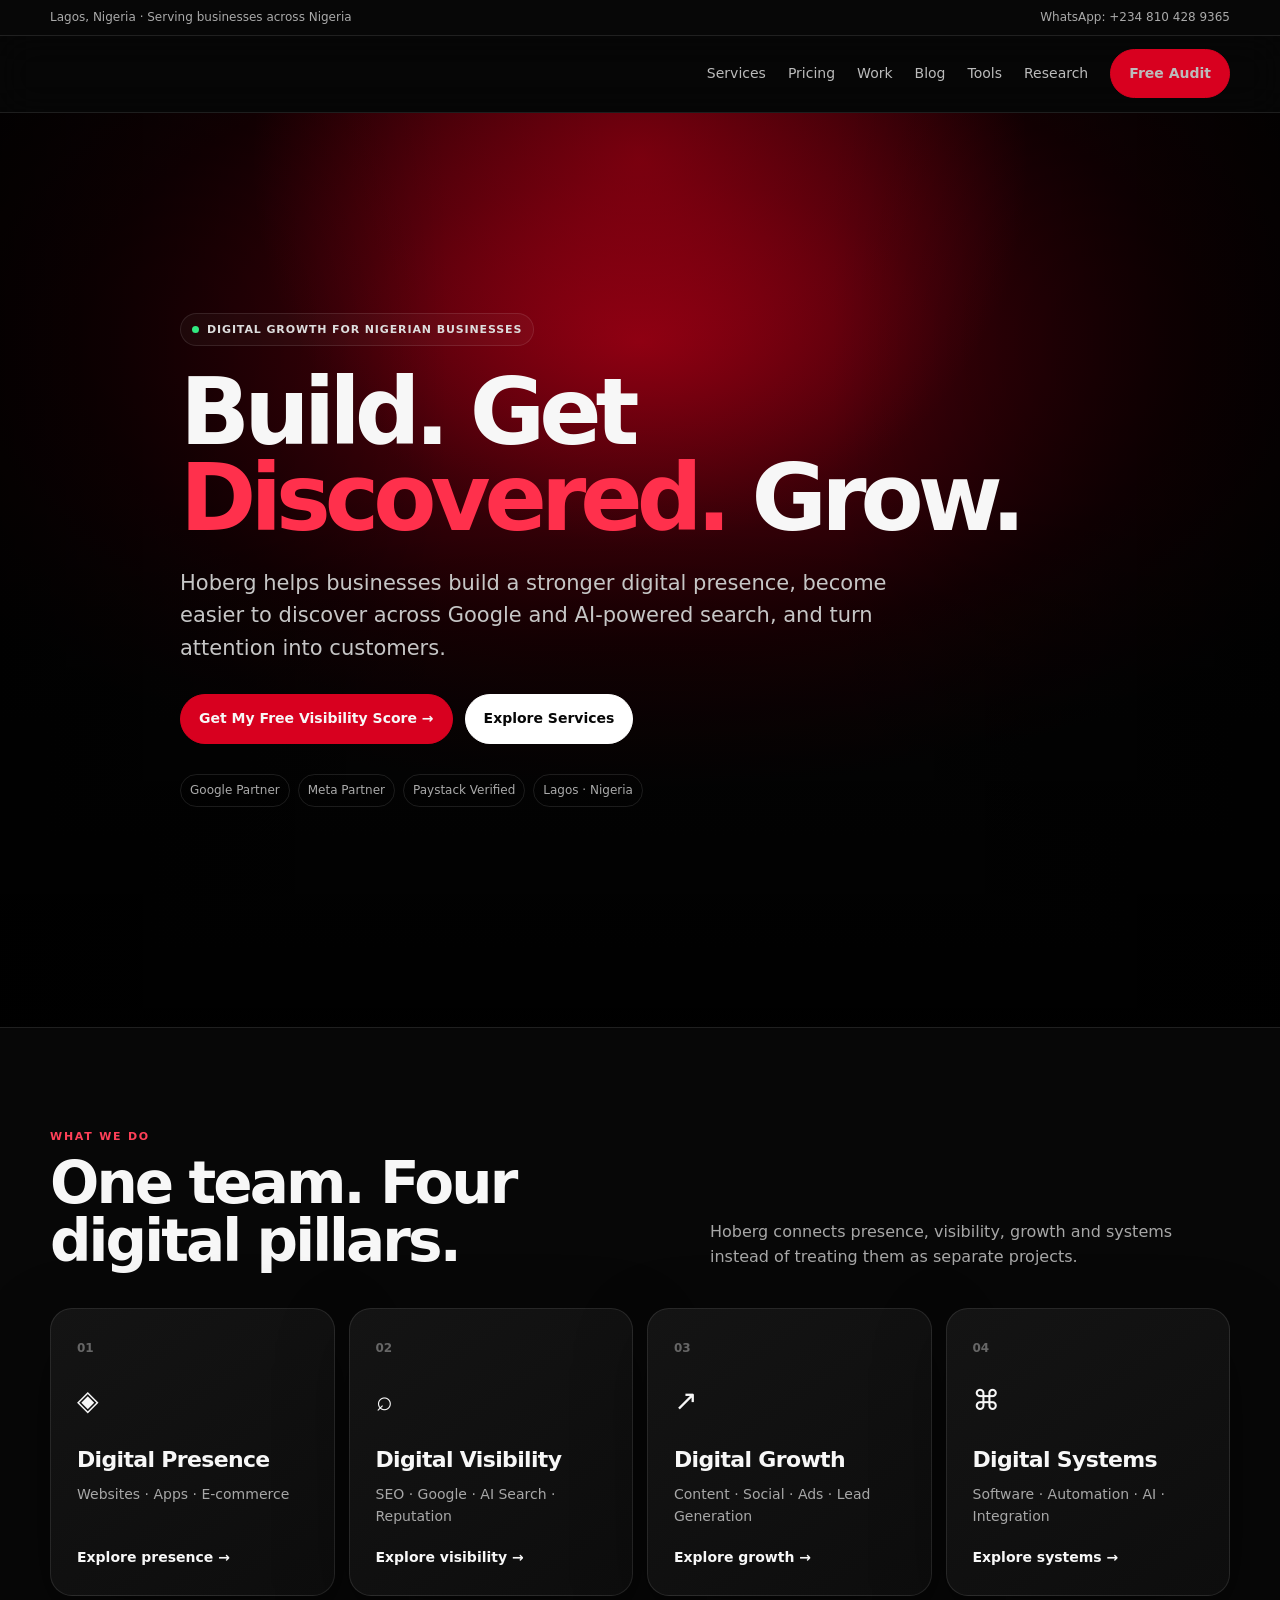
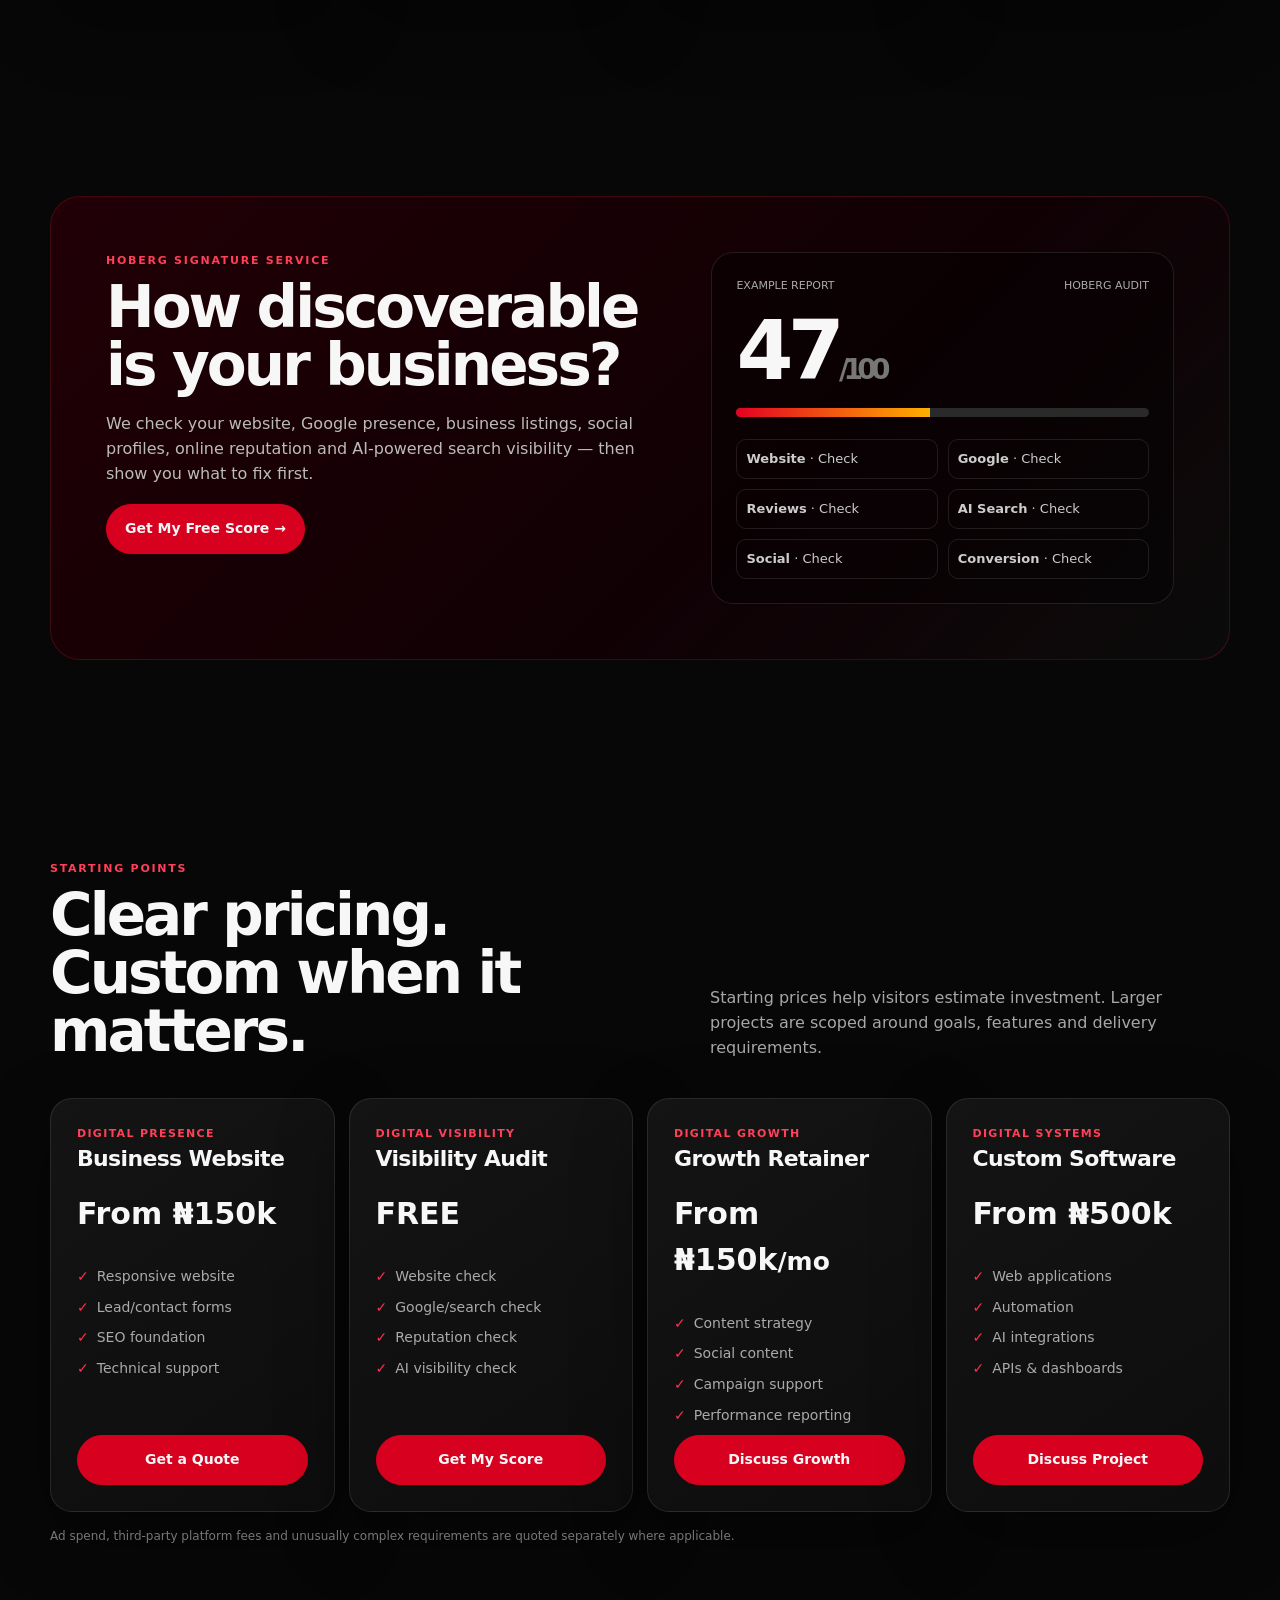
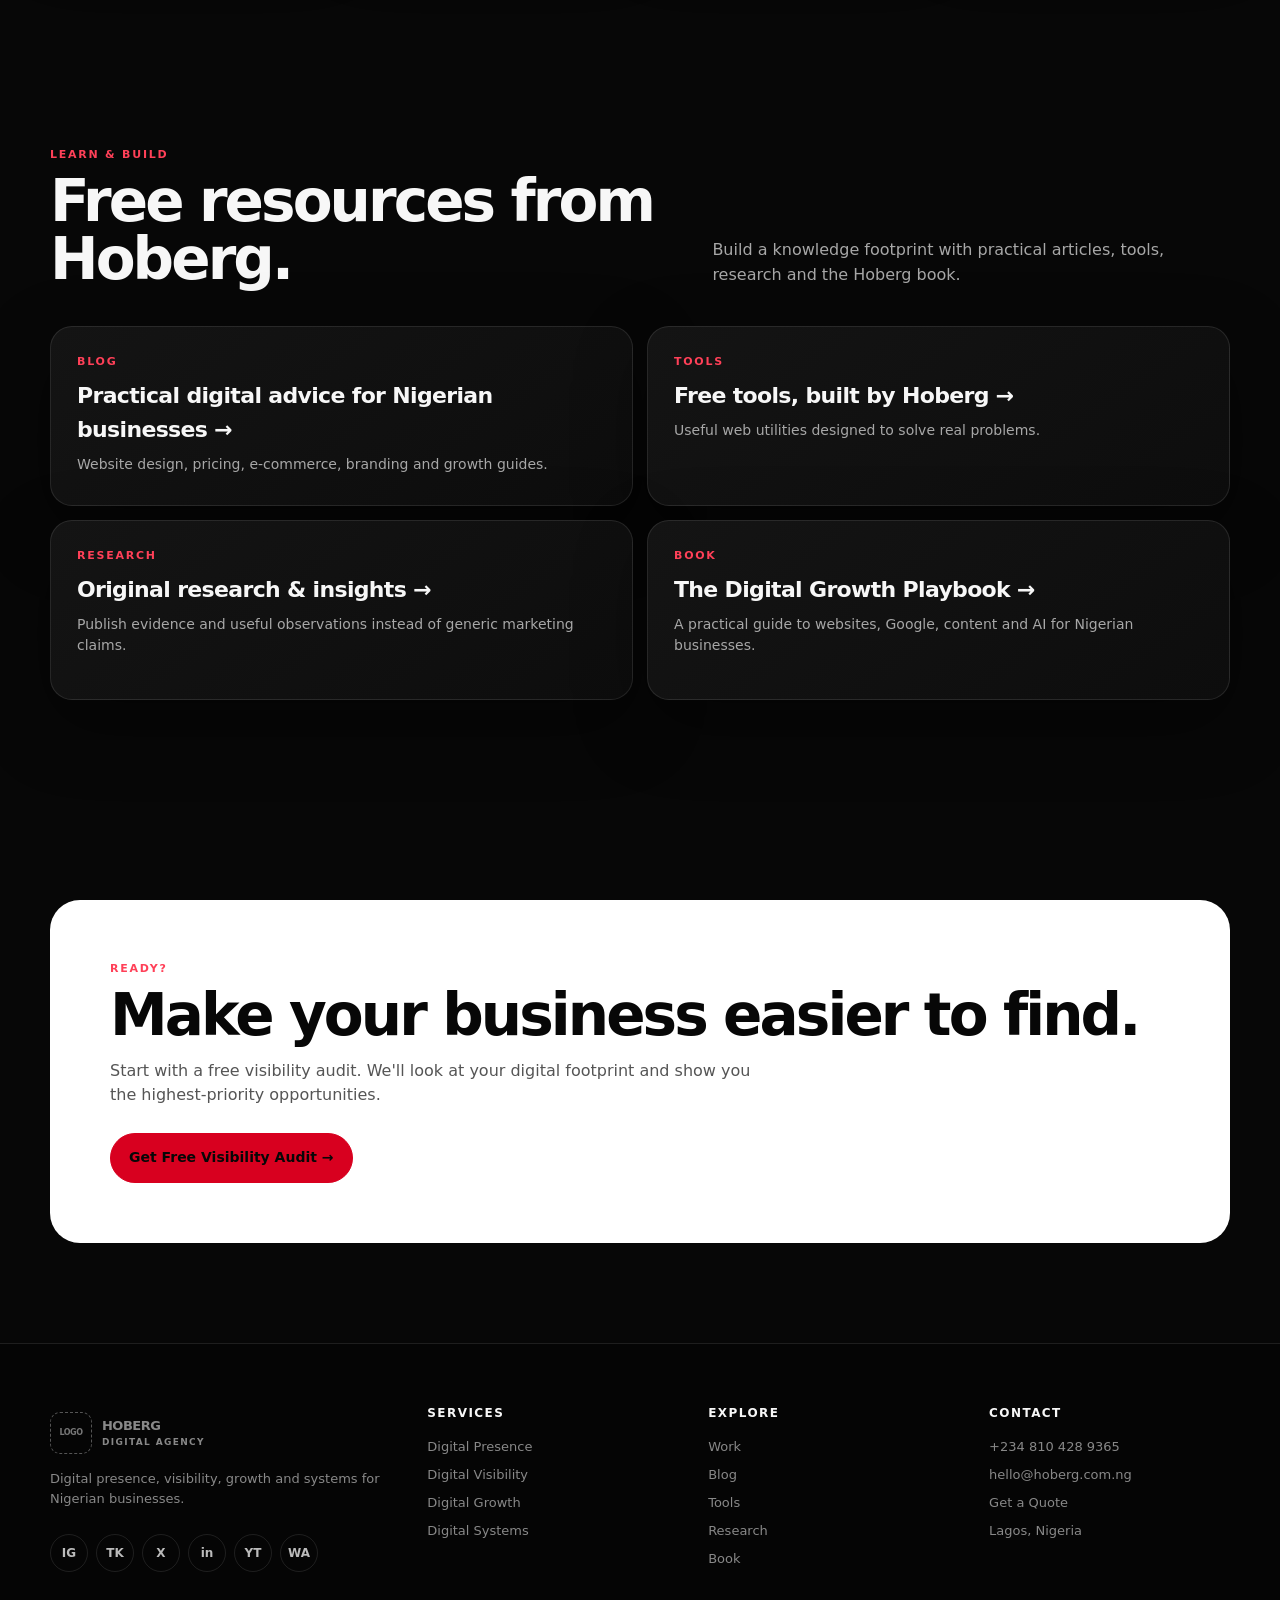
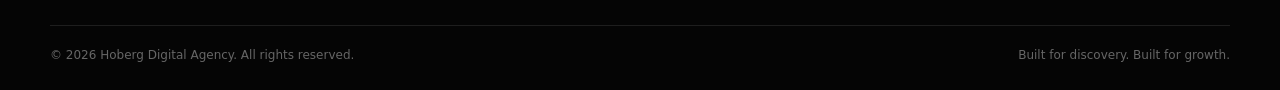
==== index.html @ 4873ce4b "recovered" ====
<!doctype html>
<html lang="en-NG">
<head>
<meta charset="utf-8">
<meta name="viewport" content="width=device-width,initial-scale=1,viewport-fit=cover">
<meta name="theme-color" content="#070707">
<title>Hoberg Digital Agency | Websites, SEO, AI Search & Digital Growth in Nigeria</title>
<meta name="description" content="Hoberg Digital Agency helps Nigerian businesses build digital presence, get discovered across Google and AI-powered search, and grow through websites, SEO, content, ads, software and automation.">
<meta name="robots" content="index,follow,max-image-preview:large,max-snippet:-1,max-video-preview:-1">
<meta name="author" content="Hoberg Digital Agency">
<link rel="canonical" href="https://hoberg.com.ng/">
<link rel="icon" href="/favicon.ico">
<link rel="sitemap" type="application/xml" href="/sitemap.xml">
<meta property="og:type" content="website">
<meta property="og:site_name" content="Hoberg Digital Agency">
<meta property="og:title" content="Hoberg Digital Agency | Build. Get Discovered. Grow.">
<meta property="og:description" content="Digital presence, visibility, growth and systems for Nigerian businesses.">
<meta property="og:url" content="https://hoberg.com.ng/">
<meta property="og:image" content="https://hoberg.com.ng/assets/og-image.jpg">
<meta name="twitter:card" content="summary_large_image">
<meta name="twitter:title" content="Hoberg Digital Agency | Build. Get Discovered. Grow.">
<meta name="twitter:description" content="Digital presence, visibility, growth and systems for Nigerian businesses.">
<meta name="twitter:image" content="https://hoberg.com.ng/assets/og-image.jpg">

<style>
.logo-img{

  width:150px;

  height:auto;

  display:block;

  object-fit:contain;

}
:root{--bg:#070707;--panel:#101010;--text:#f7f7f7;--muted:#a7a7a7;--line:#ffffff1a;--red:#d8001f;--max:1180px;--r:22px}
*{box-sizing:border-box;margin:0;padding:0}html{scroll-behavior:smooth}body{font-family:Inter,system-ui,-apple-system,BlinkMacSystemFont,"Segoe UI",sans-serif;background:var(--bg);color:var(--text);line-height:1.55}a{color:inherit;text-decoration:none}.container{width:min(calc(100% - 40px),var(--max));margin:auto}
.top{border-bottom:1px solid var(--line);font-size:12px;color:#aaa}.top .container{display:flex;justify-content:space-between;padding:8px 0}
header{position:sticky;top:0;z-index:50;background:#070707d9;backdrop-filter:blur(18px);border-bottom:1px solid var(--line)}.nav{height:76px;display:flex;align-items:center;justify-content:space-between}.brand{display:flex;align-items:center;gap:10px;font-weight:900;letter-spacing:-.04em}.logo{width:42px;height:42px;border:1px dashed #555;border-radius:10px;display:grid;place-items:center;color:#777;font-size:8px}.brand small{display:block;color:#888;font-size:9px;letter-spacing:.15em;text-transform:uppercase}
nav{display:flex;align-items:center;gap:22px}nav a{font-size:14px;color:#bbb}nav a:hover{color:#fff}.btn{display:inline-flex;align-items:center;justify-content:center;padding:13px 18px;border-radius:999px;border:1px solid var(--line);font-weight:800;font-size:14px}.primary{background:var(--red);border-color:var(--red)}.light{background:#fff;color:#070707;border-color:#fff}.menu{display:none;background:none;border:0;color:#fff;font-size:27px}
.hero{position:relative;isolation:isolate;min-height:720px;display:flex;align-items:center;overflow:hidden;border-bottom:1px solid var(--line)}.hero-bg{position:absolute;inset:0;z-index:-2;background:radial-gradient(ellipse 80% 60% at 50% 25%,#7a0010 0%,#3d0008 30%,#1a0003 55%,#050505 82%)}.hero-bg:after{content:"";position:absolute;inset:0;background:radial-gradient(circle at 50% 5%,#dc001a66,transparent 36%),linear-gradient(90deg,#000b,transparent 35%,transparent 65%,#000b),linear-gradient(0deg,#000e,transparent 58%)}.grid{position:absolute;inset:0;z-index:-1;background-image:linear-gradient(#fff0008 1px,transparent 1px),linear-gradient(90deg,#fff0008 1px,transparent 1px);background-size:60px 60px;mask-image:linear-gradient(#0000,#000 20%,#000 75%,#0000)}
.hero-content{padding:100px 0 120px;max-width:920px}.eyebrow{display:inline-flex;align-items:center;gap:8px;border:1px solid var(--line);background:#ffffff08;padding:7px 11px;border-radius:999px;color:#ddd;font-size:11px;font-weight:800;text-transform:uppercase;letter-spacing:.08em}.dot{width:7px;height:7px;border-radius:50%;background:#31e981}
h1{font-size:clamp(48px,8vw,92px);line-height:.94;letter-spacing:-.065em;margin:24px 0}.accent{color:#ff304c}.hero p{max-width:720px;color:#c6c6c6;font-size:clamp(17px,2vw,21px)}.actions{display:flex;flex-wrap:wrap;gap:12px;margin:30px 0}.proof{display:flex;flex-wrap:wrap;gap:8px}.proof span{border:1px solid var(--line);padding:6px 9px;border-radius:999px;color:#aaa;font-size:12px}
section{padding:100px 0}.head{display:flex;justify-content:space-between;align-items:end;gap:30px;margin-bottom:38px}.kicker{color:#ff4058;text-transform:uppercase;letter-spacing:.16em;font-size:11px;font-weight:900;margin-bottom:9px}h2{font-size:clamp(32px,5vw,58px);line-height:1;letter-spacing:-.05em}.head p{max-width:520px;color:var(--muted)}
.cards{display:grid;grid-template-columns:repeat(4,1fr);gap:14px}.card{background:linear-gradient(145deg,#141414,#0d0d0d);border:1px solid var(--line);border-radius:var(--r);padding:26px;box-shadow:0 24px 70px #0006}.pillar{min-height:260px;display:flex;flex-direction:column;justify-content:space-between}.num{font-size:12px;color:#666;font-weight:900}.icon{font-size:28px;margin:20px 0}h3{font-size:22px;letter-spacing:-.03em}.card p{color:var(--muted);font-size:14px;margin-top:7px}.arrow{margin-top:20px;font-weight:800;font-size:14px}
.audit{position:relative;overflow:hidden;background:linear-gradient(135deg,#210006,#100004 60%,#0b0b0b);border:1px solid #ff224133;border-radius:30px;padding:55px}.audit-grid{display:grid;grid-template-columns:1.1fr .9fr;gap:40px;position:relative;z-index:1}.score{border:1px solid var(--line);background:#00000059;border-radius:22px;padding:24px}.scoretop{display:flex;justify-content:space-between;color:#aaa;font-size:11px}.scorebig{font-size:82px;font-weight:900;letter-spacing:-.07em;line-height:1;margin:16px 0}.bar{height:9px;background:#2a2a2a;border-radius:99px;overflow:hidden}.bar i{display:block;height:100%;width:47%;background:linear-gradient(90deg,#e30022,#ffb000)}.checks{display:grid;grid-template-columns:1fr 1fr;gap:10px;margin-top:22px}.check{font-size:13px;color:#ccc;border:1px solid var(--line);padding:9px;border-radius:10px}
.prices{display:grid;grid-template-columns:repeat(4,1fr);gap:14px}.price{min-height:320px;display:flex;flex-direction:column}.tag{color:#ff4058;font-size:11px;font-weight:900;text-transform:uppercase;letter-spacing:.12em}.amount{font-size:30px;font-weight:900;margin:14px 0 20px}.price li{list-style:none;color:#aaa;font-size:14px;margin:9px 0}.price li:before{content:"✓";color:#ff304c;margin-right:8px}.price .btn{margin-top:auto}
.work{display:grid;grid-template-columns:repeat(3,1fr);gap:14px}.case{min-height:280px;position:relative;overflow:hidden;display:flex;align-items:end}.case:before{content:"";position:absolute;inset:0;background:linear-gradient(180deg,transparent 20%,#070707 100%)}.casebg{position:absolute;inset:0;background:linear-gradient(135deg,#2a0c16,#111)}.casecontent{position:relative;z-index:1}.meta{color:#ff4058;font-size:11px;font-weight:900;text-transform:uppercase;letter-spacing:.12em}
.resources{display:grid;grid-template-columns:1fr 1fr;gap:14px}.resource{min-height:180px}.cta{background:#fff;color:#070707;border-radius:30px;padding:60px}.cta p{color:#555;max-width:650px;margin:15px 0 25px}
footer{border-top:1px solid var(--line);padding:60px 0 25px;background:#050505}.footgrid{display:grid;grid-template-columns:1.4fr repeat(3,1fr);gap:40px}footer h4{font-size:12px;letter-spacing:.12em;text-transform:uppercase;margin-bottom:14px}footer a,footer p{display:block;color:#888;font-size:13px;margin:8px 0}.socials{display:flex;gap:8px;margin-top:17px;flex-wrap:wrap}.social{width:38px;height:38px;border:1px solid var(--line);border-radius:50%;display:grid;place-items:center;color:#bbb;font-size:12px;font-weight:900}.copy{border-top:1px solid var(--line);margin-top:45px;padding-top:20px;color:#666;font-size:12px;display:flex;justify-content:space-between}
@media(max-width:950px){nav{display:none}.menu{display:block}.cards,.prices{grid-template-columns:1fr 1fr}.audit-grid,.footgrid{grid-template-columns:1fr}.work{grid-template-columns:1fr}}
@media(max-width:620px){.container{width:calc(100% - 28px)}.top{display:none}.nav{height:68px}.hero{min-height:650px}.hero-content{padding:80px 0}.hero h1{font-size:52px}.actions .btn{width:100%}section{padding:70px 0}.head{display:block}.head p{margin-top:15px}.cards,.prices,.resources{grid-template-columns:1fr}.audit{padding:28px}.checks{grid-template-columns:1fr}.cta{padding:35px 25px}.footgrid{grid-template-columns:1fr 1fr}.copy{display:block}.copy span{display:block;margin-top:8px}}
</style>

<script type="application/ld+json">
{"@context":"https://schema.org","@type":["Organization","LocalBusiness"],"@id":"https://hoberg.com.ng/#organization","name":"Hoberg Digital Agency","alternateName":"Hoberg","url":"https://hoberg.com.ng/","logo":"https://hoberg.com.ng/assets/logo.png","image":"https://hoberg.com.ng/assets/og-image.jpg","description":"Hoberg Digital Agency helps Nigerian businesses build digital presence, improve search and AI visibility, grow through content and advertising, and build software and automation systems.","telephone":"+2348104289365","email":"hello@hoberg.com.ng","address":{"@type":"PostalAddress","addressLocality":"Lagos","addressCountry":"NG"},"areaServed":[{"@type":"Country","name":"Nigeria"},{"@type":"City","name":"Lagos"}],"knowsAbout":["Website design","Web development","Mobile app development","Search engine optimization","Local SEO","Google Business Profile","AI search visibility","Content marketing","Social media marketing","Paid advertising","Lead generation","Software development","Business automation","AI integration"]}
</script>
<script type="application/ld+json">
{"@context":"https://schema.org","@type":"WebSite","@id":"https://hoberg.com.ng/#website","url":"https://hoberg.com.ng/","name":"Hoberg Digital Agency","publisher":{"@id":"https://hoberg.com.ng/#organization"},"inLanguage":"en-NG"}
</script>
</head>
<body>
<div class="top"><div class="container"><span>Lagos, Nigeria · Serving businesses across Nigeria</span><span>WhatsApp: <a href="https://wa.me/2348104289365">+234 810 428 9365</a></span></div></div>
<header><div class="container nav">
    <a class="brand" href="/"<img class="logo-img" src="/assets/OBERG.png" alt="Hoberg Digital Agency logo">
<nav><a href="/services/">Services</a><a href="/pricing/">Pricing</a><a href="/work/">Work</a><a href="/blog/">Blog</a><a href="/tools/">Tools</a><a href="/research/">Research</a><a class="btn primary" href="https://wa.me/2348104289365?text=Hi%20Hoberg%2C%20I%27d%20like%20a%20free%20digital%20visibility%20audit.">Free Audit</a></nav>
<button class="menu" aria-label="Open navigation" onclick="document.querySelector('#mobile').classList.toggle('show')">☰</button>
</div><div id="mobile"><div class="container"><a href="/services/">Services</a><a href="/pricing/">Pricing</a><a href="/work/">Work</a><a href="/blog/">Blog</a><a href="/tools/">Tools</a><a href="/research/">Research</a><a class="btn primary" href="https://wa.me/2348104289365?text=Hi%20Hoberg%2C%20I%27d%20like%20a%20free%20digital%20visibility%20audit.">Get Free Audit</a></div></div></header>

<main>
<section class="hero"><div class="hero-bg"></div><div class="grid"></div><div class="container hero-content">
<span class="eyebrow"><i class="dot"></i> Digital growth for Nigerian businesses</span>
<h1>Build. Get <span class="accent">Discovered.</span> Grow.</h1>
<p>Hoberg helps businesses build a stronger digital presence, become easier to discover across Google and AI-powered search, and turn attention into customers.</p>
<div class="actions"><a class="btn primary" href="https://wa.me/2348104289365?text=Hi%20Hoberg%2C%20I%27d%20like%20my%20free%20digital%20visibility%20audit.">Get My Free Visibility Score →</a><a class="btn light" href="#services">Explore Services</a></div>
<div class="proof"><span>Google Partner</span><span>Meta Partner</span><span>Paystack Verified</span><span>Lagos · Nigeria</span></div>
</div></section>

<section id="services"><div class="container"><div class="head"><div><div class="kicker">What we do</div><h2>One team. Four digital pillars.</h2></div><p>Hoberg connects presence, visibility, growth and systems instead of treating them as separate projects.</p></div>
<div class="cards">
<a class="card pillar" href="/services/digital-presence/"><div><span class="num">01</span><div class="icon">◈</div><h3>Digital Presence</h3><p>Websites · Apps · E-commerce</p></div><span class="arrow">Explore presence →</span></a>
<a class="card pillar" href="/services/digital-visibility/"><div><span class="num">02</span><div class="icon">⌕</div><h3>Digital Visibility</h3><p>SEO · Google · AI Search · Reputation</p></div><span class="arrow">Explore visibility →</span></a>
<a class="card pillar" href="/services/digital-growth/"><div><span class="num">03</span><div class="icon">↗</div><h3>Digital Growth</h3><p>Content · Social · Ads · Lead Generation</p></div><span class="arrow">Explore growth →</span></a>
<a class="card pillar" href="/services/digital-systems/"><div><span class="num">04</span><div class="icon">⌘</div><h3>Digital Systems</h3><p>Software · Automation · AI · Integration</p></div><span class="arrow">Explore systems →</span></a>
</div></div></section>

<section><div class="container"><div class="audit"><div class="audit-grid"><div><div class="kicker">Hoberg signature service</div><h2>How discoverable is your business?</h2><p style="color:#bbb;max-width:600px;margin:18px 0">We check your website, Google presence, business listings, social profiles, online reputation and AI-powered search visibility — then show you what to fix first.</p><a class="btn primary" href="https://wa.me/2348104289365?text=Hi%20Hoberg%2C%20please%20run%20my%20free%20digital%20visibility%20audit.">Get My Free Score →</a></div>
<div class="score"><div class="scoretop"><span>EXAMPLE REPORT</span><span>HOBERG AUDIT</span></div><div class="scorebig">47<span style="font-size:28px;color:#777">/100</span></div><div class="bar"><i></i></div><div class="checks"><div class="check"><b>Website</b> · Check</div><div class="check"><b>Google</b> · Check</div><div class="check"><b>Reviews</b> · Check</div><div class="check"><b>AI Search</b> · Check</div><div class="check"><b>Social</b> · Check</div><div class="check"><b>Conversion</b> · Check</div></div></div>
</div></div></div></section>

<section id="pricing"><div class="container"><div class="head"><div><div class="kicker">Starting points</div><h2>Clear pricing. Custom when it matters.</h2></div><p>Starting prices help visitors estimate investment. Larger projects are scoped around goals, features and delivery requirements.</p></div>
<div class="prices">
<div class="card price"><span class="tag">Digital Presence</span><h3>Business Website</h3><div class="amount">From ₦150k</div><ul><li>Responsive website</li><li>Lead/contact forms</li><li>SEO foundation</li><li>Technical support</li></ul><a class="btn primary" href="https://wa.me/2348104289365?text=Hi%20Hoberg%2C%20I%27m%20interested%20in%20a%20website.">Get a Quote</a></div>
<div class="card price"><span class="tag">Digital Visibility</span><h3>Visibility Audit</h3><div class="amount">FREE</div><ul><li>Website check</li><li>Google/search check</li><li>Reputation check</li><li>AI visibility check</li></ul><a class="btn primary" href="https://wa.me/2348104289365?text=Hi%20Hoberg%2C%20I%20want%20the%20free%20visibility%20audit.">Get My Score</a></div>
<div class="card price"><span class="tag">Digital Growth</span><h3>Growth Retainer</h3><div class="amount">From ₦150k<small>/mo</small></div><ul><li>Content strategy</li><li>Social content</li><li>Campaign support</li><li>Performance reporting</li></ul><a class="btn primary" href="https://wa.me/2348104289365?text=Hi%20Hoberg%2C%20I%27m%20interested%20in%20digital%20growth.">Discuss Growth</a></div>
<div class="card price"><span class="tag">Digital Systems</span><h3>Custom Software</h3><div class="amount">From ₦500k</div><ul><li>Web applications</li><li>Automation</li><li>AI integrations</li><li>APIs & dashboards</li></ul><a class="btn primary" href="https://wa.me/2348104289365?text=Hi%20Hoberg%2C%20I%27m%20interested%20in%20custom%20software.">Discuss Project</a></div>
</div><p style="color:#777;font-size:12px;margin-top:15px">Ad spend, third-party platform fees and unusually complex requirements are quoted separately where applicable.</p></div></section>




<section><div class="container"><div class="head"><div><div class="kicker">Learn & build</div><h2>Free resources from Hoberg.</h2></div><p>Build a knowledge footprint with practical articles, tools, research and the Hoberg book.</p></div>
<div class="resources"><a class="card resource" href="/blog/"><div class="kicker">Blog</div><h3>Practical digital advice for Nigerian businesses →</h3><p>Website design, pricing, e-commerce, branding and growth guides.</p></a><a class="card resource" href="/tools/"><div class="kicker">Tools</div><h3>Free tools, built by Hoberg →</h3><p>Useful web utilities designed to solve real problems.</p></a><a class="card resource" href="/research/"><div class="kicker">Research</div><h3>Original research & insights →</h3><p>Publish evidence and useful observations instead of generic marketing claims.</p></a><a class="card resource" href="/book/"><div class="kicker">Book</div><h3>The Digital Growth Playbook →</h3><p>A practical guide to websites, Google, content and AI for Nigerian businesses.</p></a></div></div></section>

<section><div class="container"><div class="cta"><div class="kicker">Ready?</div><h2>Make your business easier to find.</h2><p>Start with a free visibility audit. We'll look at your digital footprint and show you the highest-priority opportunities.</p><a class="btn primary" href="https://wa.me/2348104289365?text=Hi%20Hoberg%2C%20I%27d%20like%20to%20get%20my%20free%20digital%20visibility%20audit.">Get Free Visibility Audit →</a></div></div></section>
</main>

<footer><div class="container"><div class="footgrid">
<div><a class="brand" href="/"><div class="logo">LOGO</div><span>HOBERG<small>Digital Agency</small></span></a><p style="margin-top:15px">Digital presence, visibility, growth and systems for Nigerian businesses.</p><div class="socials"><a class="social" href="#" aria-label="Instagram">IG</a><a class="social" href="#" aria-label="TikTok">TK</a><a class="social" href="#" aria-label="X">X</a><a class="social" href="#" aria-label="LinkedIn">in</a><a class="social" href="#" aria-label="YouTube">YT</a><a class="social" href="https://wa.me/2348104289365" aria-label="WhatsApp">WA</a></div></div>
<div><h4>Services</h4><a href="/services/digital-presence/">Digital Presence</a><a href="/services/digital-visibility/">Digital Visibility</a><a href="/services/digital-growth/">Digital Growth</a><a href="/services/digital-systems/">Digital Systems</a></div>
<div><h4>Explore</h4><a href="/work/">Work</a><a href="/blog/">Blog</a><a href="/tools/">Tools</a><a href="/research/">Research</a><a href="/book/">Book</a></div>
<div><h4>Contact</h4><a href="https://wa.me/2348104289365">+234 810 428 9365</a><a href="mailto:hello@hoberg.com.ng">hello@hoberg.com.ng</a><a href="/contact/">Get a Quote</a><p>Lagos, Nigeria</p></div>
</div><div class="copy"><span>© 2026 Hoberg Digital Agency. All rights reserved.</span><span>Built for discovery. Built for growth.</span></div></div></footer>
<style>#mobile{display:none;border-top:1px solid var(--line);background:#090909}#mobile .container{padding:16px 0 22px;display:grid;gap:12px}#mobile.show{display:block}</style>
</body></html>
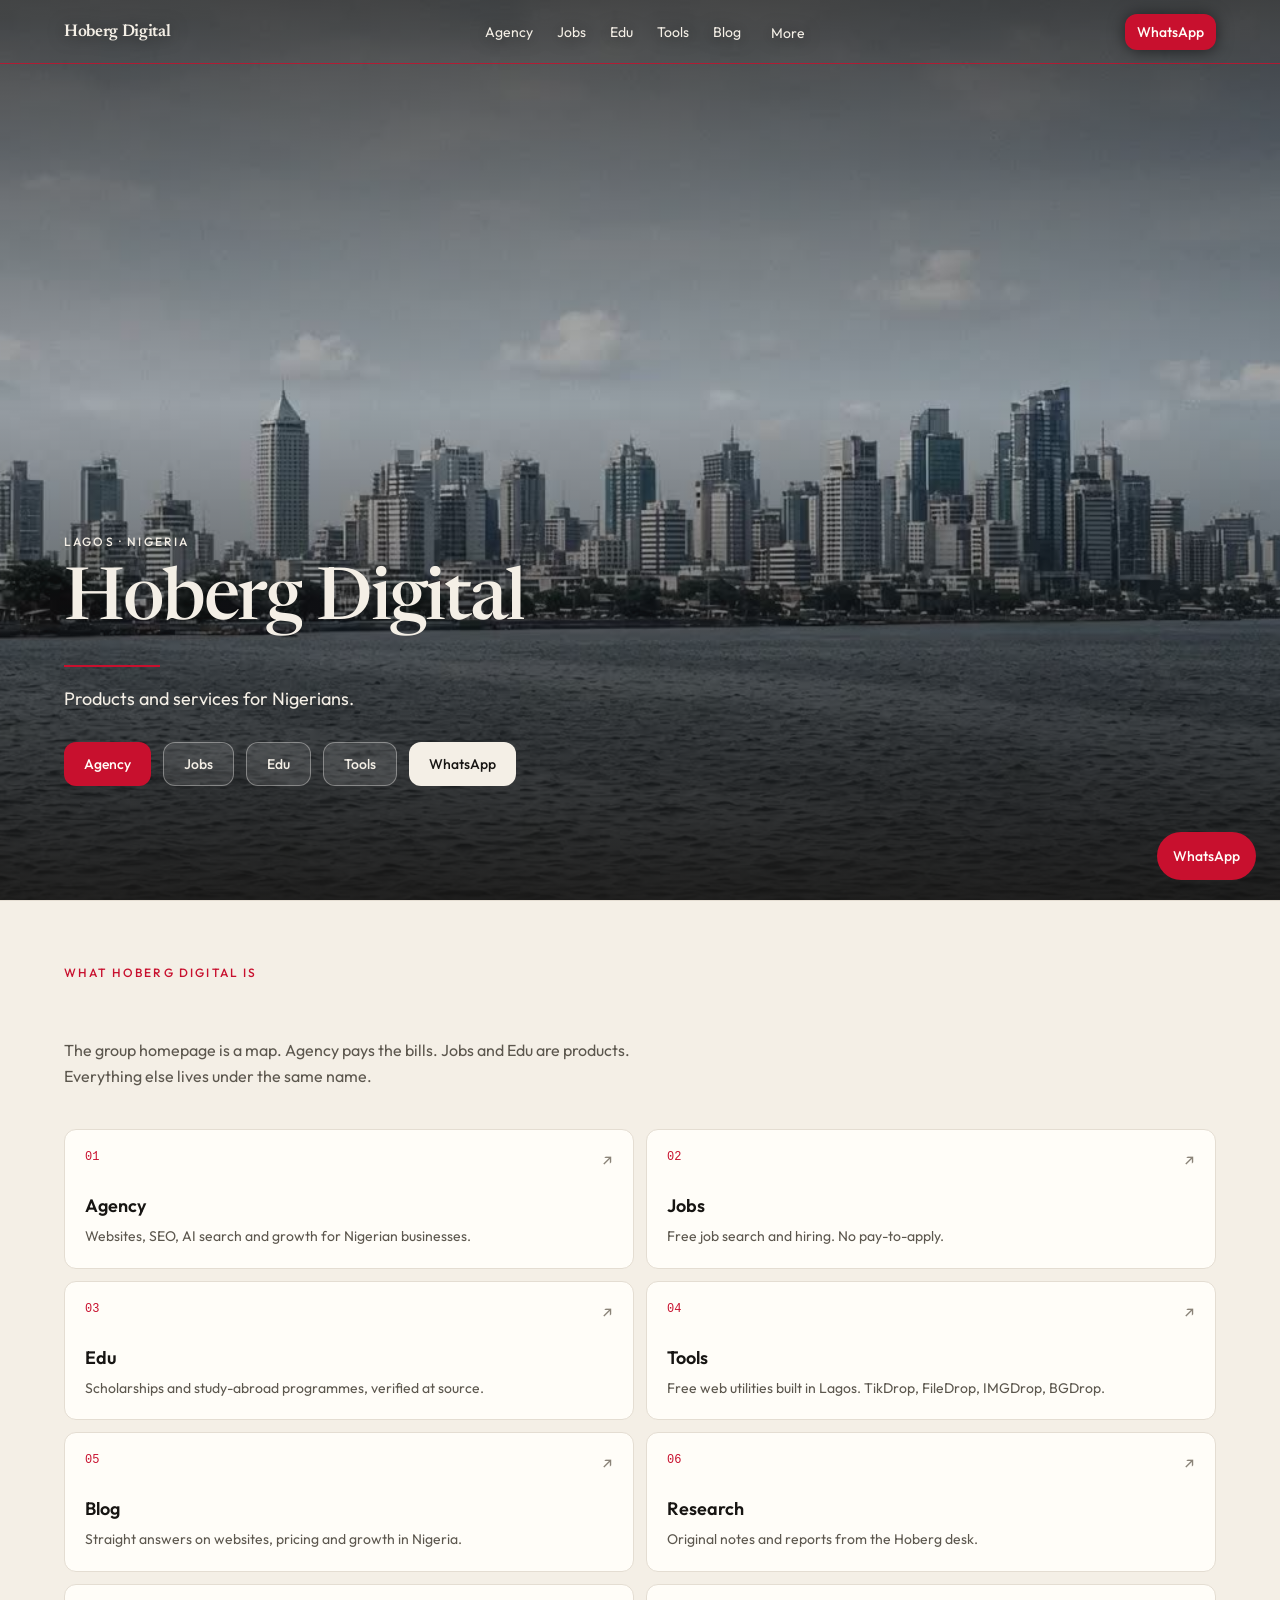
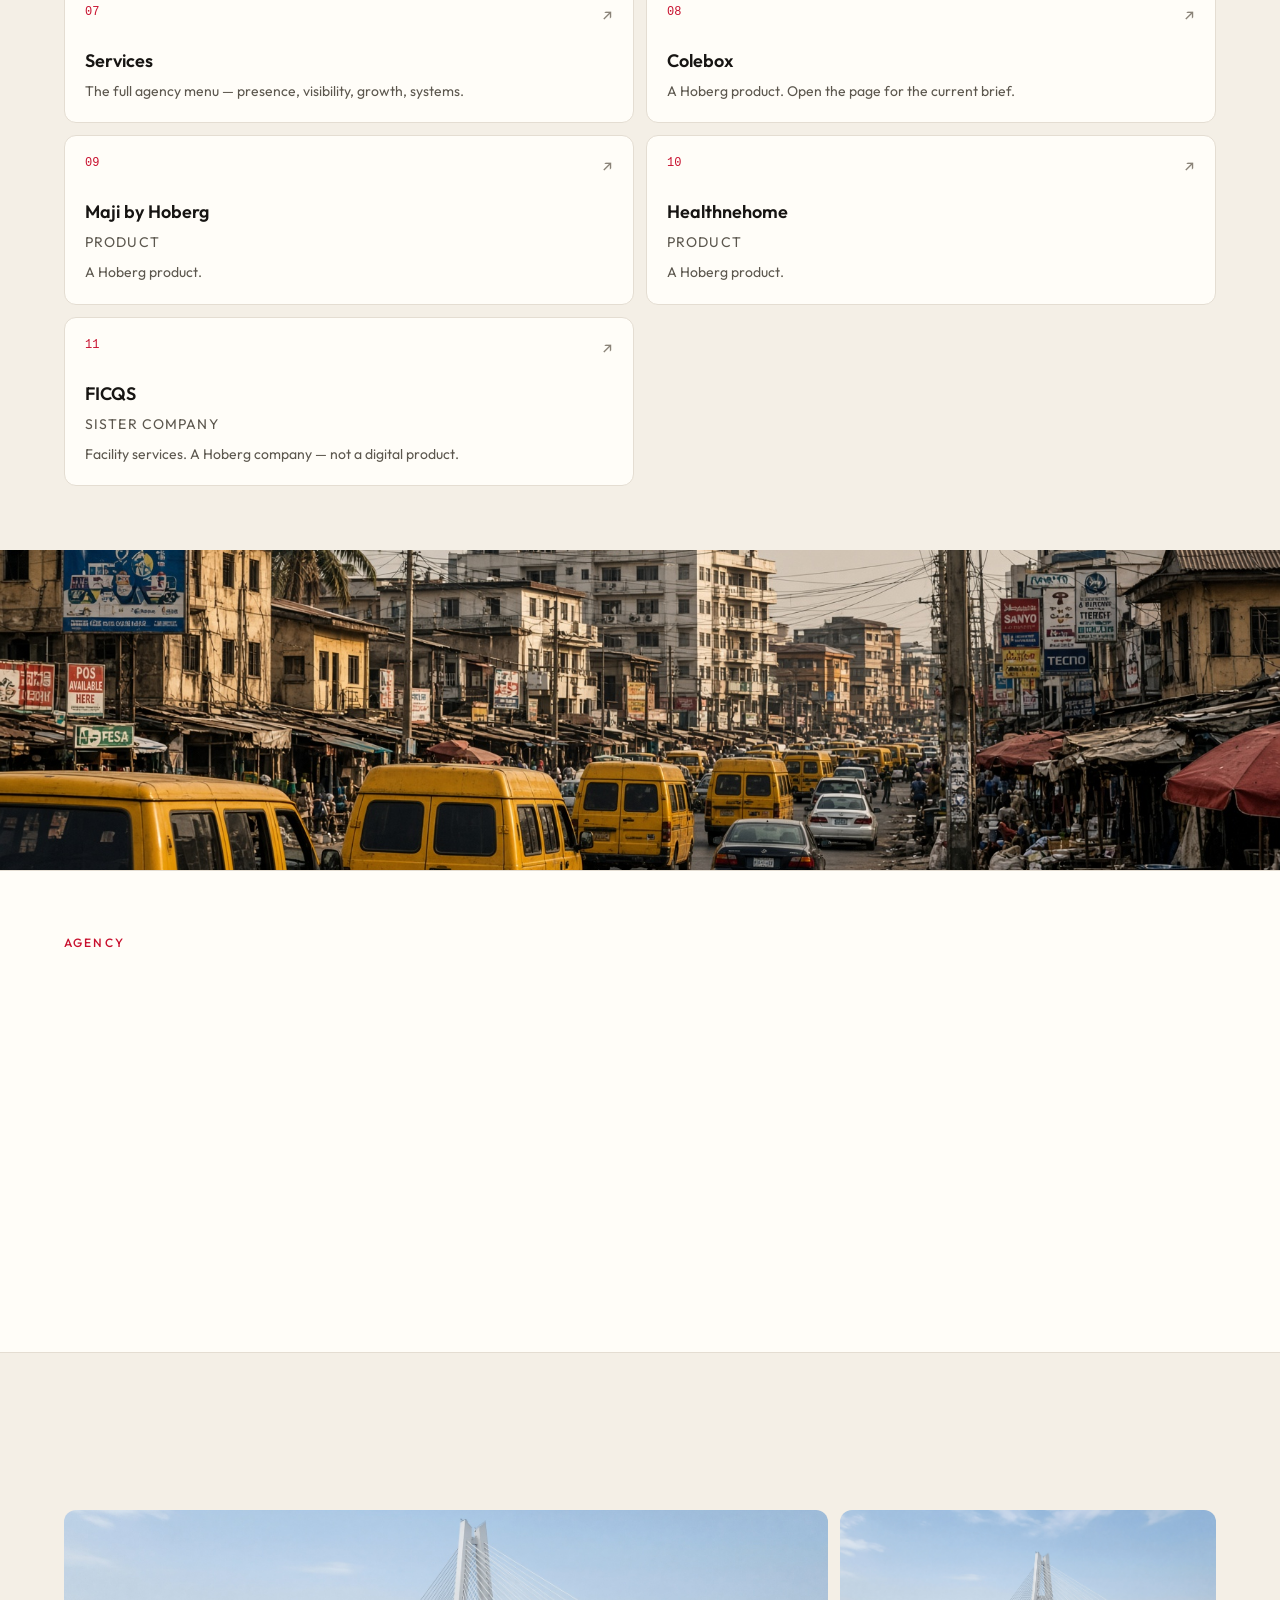
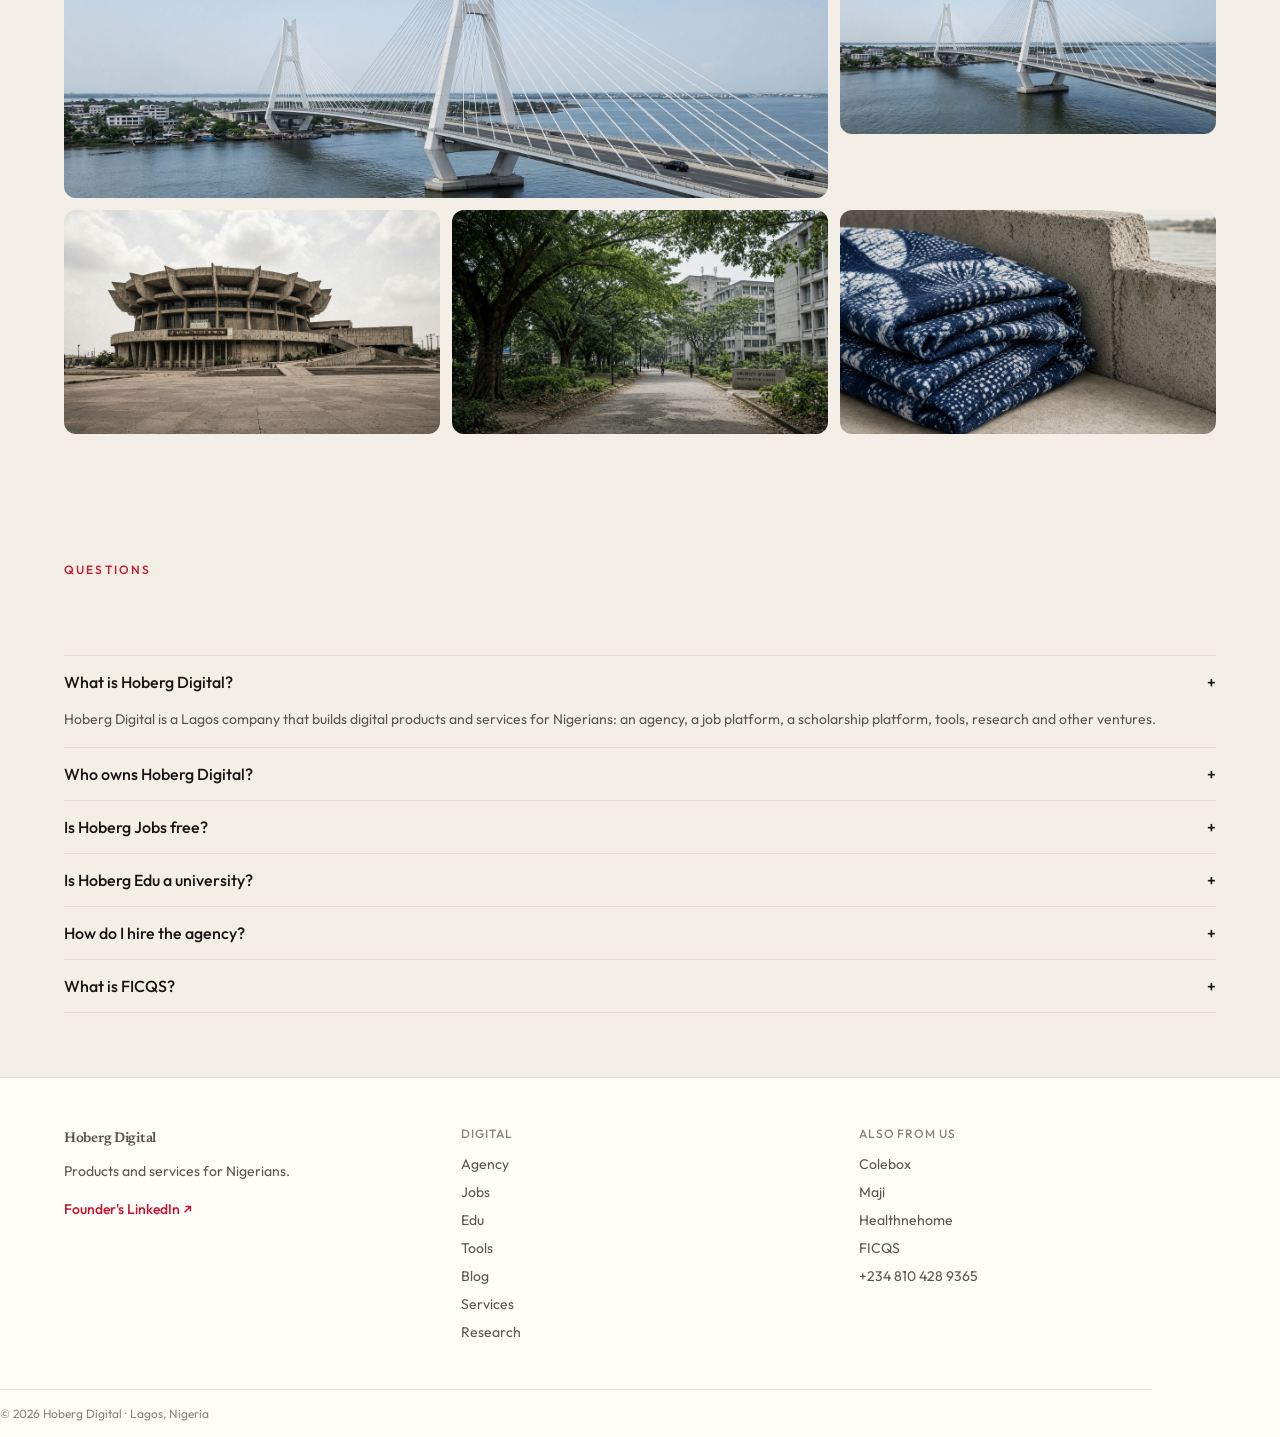
==== commit dffe88d2: "yes" ====
--- a/index.html
+++ b/index.html
@@ -1,116 +1,374 @@
-<!doctype html>
+<!DOCTYPE html>
 <html lang="en-NG">
-<head>
-<meta charset="utf-8">
-<meta name="viewport" content="width=device-width,initial-scale=1,viewport-fit=cover">
-<meta name="theme-color" content="#070707">
-<title>Hoberg Digital Agency | Websites, SEO, AI Search & Digital Growth in Nigeria</title>
-<meta name="description" content="Hoberg Digital Agency helps Nigerian businesses build digital presence, get discovered across Google and AI-powered search, and grow through websites, SEO, content, ads, software and automation.">
-<meta name="robots" content="index,follow,max-image-preview:large,max-snippet:-1,max-video-preview:-1">
-<meta name="author" content="Hoberg Digital Agency">
-<link rel="canonical" href="https://hoberg.com.ng/">
-<link rel="icon" href="/favicon.ico">
-<link rel="sitemap" type="application/xml" href="/sitemap.xml">
-<meta property="og:type" content="website">
-<meta property="og:site_name" content="Hoberg Digital Agency">
-<meta property="og:title" content="Hoberg Digital Agency | Build. Get Discovered. Grow.">
-<meta property="og:description" content="Digital presence, visibility, growth and systems for Nigerian businesses.">
-<meta property="og:url" content="https://hoberg.com.ng/">
-<meta property="og:image" content="https://hoberg.com.ng/assets/og-image.jpg">
-<meta name="twitter:card" content="summary_large_image">
-<meta name="twitter:title" content="Hoberg Digital Agency | Build. Get Discovered. Grow.">
-<meta name="twitter:description" content="Digital presence, visibility, growth and systems for Nigerian businesses.">
-<meta name="twitter:image" content="https://hoberg.com.ng/assets/og-image.jpg">
-
-<style>
-.logo-img{
-
-  width:150px;
-
-  height:auto;
-
-  display:block;
-
-  object-fit:contain;
-
-}
-:root{--bg:#070707;--panel:#101010;--text:#f7f7f7;--muted:#a7a7a7;--line:#ffffff1a;--red:#d8001f;--max:1180px;--r:22px}
-*{box-sizing:border-box;margin:0;padding:0}html{scroll-behavior:smooth}body{font-family:Inter,system-ui,-apple-system,BlinkMacSystemFont,"Segoe UI",sans-serif;background:var(--bg);color:var(--text);line-height:1.55}a{color:inherit;text-decoration:none}.container{width:min(calc(100% - 40px),var(--max));margin:auto}
-.top{border-bottom:1px solid var(--line);font-size:12px;color:#aaa}.top .container{display:flex;justify-content:space-between;padding:8px 0}
-header{position:sticky;top:0;z-index:50;background:#070707d9;backdrop-filter:blur(18px);border-bottom:1px solid var(--line)}.nav{height:76px;display:flex;align-items:center;justify-content:space-between}.brand{display:flex;align-items:center;gap:10px;font-weight:900;letter-spacing:-.04em}.logo{width:42px;height:42px;border:1px dashed #555;border-radius:10px;display:grid;place-items:center;color:#777;font-size:8px}.brand small{display:block;color:#888;font-size:9px;letter-spacing:.15em;text-transform:uppercase}
-nav{display:flex;align-items:center;gap:22px}nav a{font-size:14px;color:#bbb}nav a:hover{color:#fff}.btn{display:inline-flex;align-items:center;justify-content:center;padding:13px 18px;border-radius:999px;border:1px solid var(--line);font-weight:800;font-size:14px}.primary{background:var(--red);border-color:var(--red)}.light{background:#fff;color:#070707;border-color:#fff}.menu{display:none;background:none;border:0;color:#fff;font-size:27px}
-.hero{position:relative;isolation:isolate;min-height:720px;display:flex;align-items:center;overflow:hidden;border-bottom:1px solid var(--line)}.hero-bg{position:absolute;inset:0;z-index:-2;background:radial-gradient(ellipse 80% 60% at 50% 25%,#7a0010 0%,#3d0008 30%,#1a0003 55%,#050505 82%)}.hero-bg:after{content:"";position:absolute;inset:0;background:radial-gradient(circle at 50% 5%,#dc001a66,transparent 36%),linear-gradient(90deg,#000b,transparent 35%,transparent 65%,#000b),linear-gradient(0deg,#000e,transparent 58%)}.grid{position:absolute;inset:0;z-index:-1;background-image:linear-gradient(#fff0008 1px,transparent 1px),linear-gradient(90deg,#fff0008 1px,transparent 1px);background-size:60px 60px;mask-image:linear-gradient(#0000,#000 20%,#000 75%,#0000)}
-.hero-content{padding:100px 0 120px;max-width:920px}.eyebrow{display:inline-flex;align-items:center;gap:8px;border:1px solid var(--line);background:#ffffff08;padding:7px 11px;border-radius:999px;color:#ddd;font-size:11px;font-weight:800;text-transform:uppercase;letter-spacing:.08em}.dot{width:7px;height:7px;border-radius:50%;background:#31e981}
-h1{font-size:clamp(48px,8vw,92px);line-height:.94;letter-spacing:-.065em;margin:24px 0}.accent{color:#ff304c}.hero p{max-width:720px;color:#c6c6c6;font-size:clamp(17px,2vw,21px)}.actions{display:flex;flex-wrap:wrap;gap:12px;margin:30px 0}.proof{display:flex;flex-wrap:wrap;gap:8px}.proof span{border:1px solid var(--line);padding:6px 9px;border-radius:999px;color:#aaa;font-size:12px}
-section{padding:100px 0}.head{display:flex;justify-content:space-between;align-items:end;gap:30px;margin-bottom:38px}.kicker{color:#ff4058;text-transform:uppercase;letter-spacing:.16em;font-size:11px;font-weight:900;margin-bottom:9px}h2{font-size:clamp(32px,5vw,58px);line-height:1;letter-spacing:-.05em}.head p{max-width:520px;color:var(--muted)}
-.cards{display:grid;grid-template-columns:repeat(4,1fr);gap:14px}.card{background:linear-gradient(145deg,#141414,#0d0d0d);border:1px solid var(--line);border-radius:var(--r);padding:26px;box-shadow:0 24px 70px #0006}.pillar{min-height:260px;display:flex;flex-direction:column;justify-content:space-between}.num{font-size:12px;color:#666;font-weight:900}.icon{font-size:28px;margin:20px 0}h3{font-size:22px;letter-spacing:-.03em}.card p{color:var(--muted);font-size:14px;margin-top:7px}.arrow{margin-top:20px;font-weight:800;font-size:14px}
-.audit{position:relative;overflow:hidden;background:linear-gradient(135deg,#210006,#100004 60%,#0b0b0b);border:1px solid #ff224133;border-radius:30px;padding:55px}.audit-grid{display:grid;grid-template-columns:1.1fr .9fr;gap:40px;position:relative;z-index:1}.score{border:1px solid var(--line);background:#00000059;border-radius:22px;padding:24px}.scoretop{display:flex;justify-content:space-between;color:#aaa;font-size:11px}.scorebig{font-size:82px;font-weight:900;letter-spacing:-.07em;line-height:1;margin:16px 0}.bar{height:9px;background:#2a2a2a;border-radius:99px;overflow:hidden}.bar i{display:block;height:100%;width:47%;background:linear-gradient(90deg,#e30022,#ffb000)}.checks{display:grid;grid-template-columns:1fr 1fr;gap:10px;margin-top:22px}.check{font-size:13px;color:#ccc;border:1px solid var(--line);padding:9px;border-radius:10px}
-.prices{display:grid;grid-template-columns:repeat(4,1fr);gap:14px}.price{min-height:320px;display:flex;flex-direction:column}.tag{color:#ff4058;font-size:11px;font-weight:900;text-transform:uppercase;letter-spacing:.12em}.amount{font-size:30px;font-weight:900;margin:14px 0 20px}.price li{list-style:none;color:#aaa;font-size:14px;margin:9px 0}.price li:before{content:"✓";color:#ff304c;margin-right:8px}.price .btn{margin-top:auto}
-.work{display:grid;grid-template-columns:repeat(3,1fr);gap:14px}.case{min-height:280px;position:relative;overflow:hidden;display:flex;align-items:end}.case:before{content:"";position:absolute;inset:0;background:linear-gradient(180deg,transparent 20%,#070707 100%)}.casebg{position:absolute;inset:0;background:linear-gradient(135deg,#2a0c16,#111)}.casecontent{position:relative;z-index:1}.meta{color:#ff4058;font-size:11px;font-weight:900;text-transform:uppercase;letter-spacing:.12em}
-.resources{display:grid;grid-template-columns:1fr 1fr;gap:14px}.resource{min-height:180px}.cta{background:#fff;color:#070707;border-radius:30px;padding:60px}.cta p{color:#555;max-width:650px;margin:15px 0 25px}
-footer{border-top:1px solid var(--line);padding:60px 0 25px;background:#050505}.footgrid{display:grid;grid-template-columns:1.4fr repeat(3,1fr);gap:40px}footer h4{font-size:12px;letter-spacing:.12em;text-transform:uppercase;margin-bottom:14px}footer a,footer p{display:block;color:#888;font-size:13px;margin:8px 0}.socials{display:flex;gap:8px;margin-top:17px;flex-wrap:wrap}.social{width:38px;height:38px;border:1px solid var(--line);border-radius:50%;display:grid;place-items:center;color:#bbb;font-size:12px;font-weight:900}.copy{border-top:1px solid var(--line);margin-top:45px;padding-top:20px;color:#666;font-size:12px;display:flex;justify-content:space-between}
-@media(max-width:950px){nav{display:none}.menu{display:block}.cards,.prices{grid-template-columns:1fr 1fr}.audit-grid,.footgrid{grid-template-columns:1fr}.work{grid-template-columns:1fr}}
-@media(max-width:620px){.container{width:calc(100% - 28px)}.top{display:none}.nav{height:68px}.hero{min-height:650px}.hero-content{padding:80px 0}.hero h1{font-size:52px}.actions .btn{width:100%}section{padding:70px 0}.head{display:block}.head p{margin-top:15px}.cards,.prices,.resources{grid-template-columns:1fr}.audit{padding:28px}.checks{grid-template-columns:1fr}.cta{padding:35px 25px}.footgrid{grid-template-columns:1fr 1fr}.copy{display:block}.copy span{display:block;margin-top:8px}}
-</style>
-
-<script type="application/ld+json">
-{"@context":"https://schema.org","@type":["Organization","LocalBusiness"],"@id":"https://hoberg.com.ng/#organization","name":"Hoberg Digital Agency","alternateName":"Hoberg","url":"https://hoberg.com.ng/","logo":"https://hoberg.com.ng/assets/logo.png","image":"https://hoberg.com.ng/assets/og-image.jpg","description":"Hoberg Digital Agency helps Nigerian businesses build digital presence, improve search and AI visibility, grow through content and advertising, and build software and automation systems.","telephone":"+2348104289365","email":"hello@hoberg.com.ng","address":{"@type":"PostalAddress","addressLocality":"Lagos","addressCountry":"NG"},"areaServed":[{"@type":"Country","name":"Nigeria"},{"@type":"City","name":"Lagos"}],"knowsAbout":["Website design","Web development","Mobile app development","Search engine optimization","Local SEO","Google Business Profile","AI search visibility","Content marketing","Social media marketing","Paid advertising","Lead generation","Software development","Business automation","AI integration"]}
-</script>
-<script type="application/ld+json">
-{"@context":"https://schema.org","@type":"WebSite","@id":"https://hoberg.com.ng/#website","url":"https://hoberg.com.ng/","name":"Hoberg Digital Agency","publisher":{"@id":"https://hoberg.com.ng/#organization"},"inLanguage":"en-NG"}
-</script>
-</head>
-<body>
-<div class="top"><div class="container"><span>Lagos, Nigeria · Serving businesses across Nigeria</span><span>WhatsApp: <a href="https://wa.me/2348104289365">+234 810 428 9365</a></span></div></div>
-<header><div class="container nav">
-    <a class="brand" href="/"<img class="logo-img" src="/assets/OBERG.png" alt="Hoberg Digital Agency logo">
-<nav><a href="/services/">Services</a><a href="/pricing/">Pricing</a><a href="/work/">Work</a><a href="/blog/">Blog</a><a href="/tools/">Tools</a><a href="/research/">Research</a><a class="btn primary" href="https://wa.me/2348104289365?text=Hi%20Hoberg%2C%20I%27d%20like%20a%20free%20digital%20visibility%20audit.">Free Audit</a></nav>
-<button class="menu" aria-label="Open navigation" onclick="document.querySelector('#mobile').classList.toggle('show')">☰</button>
-</div><div id="mobile"><div class="container"><a href="/services/">Services</a><a href="/pricing/">Pricing</a><a href="/work/">Work</a><a href="/blog/">Blog</a><a href="/tools/">Tools</a><a href="/research/">Research</a><a class="btn primary" href="https://wa.me/2348104289365?text=Hi%20Hoberg%2C%20I%27d%20like%20a%20free%20digital%20visibility%20audit.">Get Free Audit</a></div></div></header>
-
-<main>
-<section class="hero"><div class="hero-bg"></div><div class="grid"></div><div class="container hero-content">
-<span class="eyebrow"><i class="dot"></i> Digital growth for Nigerian businesses</span>
-<h1>Build. Get <span class="accent">Discovered.</span> Grow.</h1>
-<p>Hoberg helps businesses build a stronger digital presence, become easier to discover across Google and AI-powered search, and turn attention into customers.</p>
-<div class="actions"><a class="btn primary" href="https://wa.me/2348104289365?text=Hi%20Hoberg%2C%20I%27d%20like%20my%20free%20digital%20visibility%20audit.">Get My Free Visibility Score →</a><a class="btn light" href="#services">Explore Services</a></div>
-<div class="proof"><span>Google Partner</span><span>Meta Partner</span><span>Paystack Verified</span><span>Lagos · Nigeria</span></div>
-</div></section>
-
-<section id="services"><div class="container"><div class="head"><div><div class="kicker">What we do</div><h2>One team. Four digital pillars.</h2></div><p>Hoberg connects presence, visibility, growth and systems instead of treating them as separate projects.</p></div>
-<div class="cards">
-<a class="card pillar" href="/services/digital-presence/"><div><span class="num">01</span><div class="icon">◈</div><h3>Digital Presence</h3><p>Websites · Apps · E-commerce</p></div><span class="arrow">Explore presence →</span></a>
-<a class="card pillar" href="/services/digital-visibility/"><div><span class="num">02</span><div class="icon">⌕</div><h3>Digital Visibility</h3><p>SEO · Google · AI Search · Reputation</p></div><span class="arrow">Explore visibility →</span></a>
-<a class="card pillar" href="/services/digital-growth/"><div><span class="num">03</span><div class="icon">↗</div><h3>Digital Growth</h3><p>Content · Social · Ads · Lead Generation</p></div><span class="arrow">Explore growth →</span></a>
-<a class="card pillar" href="/services/digital-systems/"><div><span class="num">04</span><div class="icon">⌘</div><h3>Digital Systems</h3><p>Software · Automation · AI · Integration</p></div><span class="arrow">Explore systems →</span></a>
-</div></div></section>
-
-<section><div class="container"><div class="audit"><div class="audit-grid"><div><div class="kicker">Hoberg signature service</div><h2>How discoverable is your business?</h2><p style="color:#bbb;max-width:600px;margin:18px 0">We check your website, Google presence, business listings, social profiles, online reputation and AI-powered search visibility — then show you what to fix first.</p><a class="btn primary" href="https://wa.me/2348104289365?text=Hi%20Hoberg%2C%20please%20run%20my%20free%20digital%20visibility%20audit.">Get My Free Score →</a></div>
-<div class="score"><div class="scoretop"><span>EXAMPLE REPORT</span><span>HOBERG AUDIT</span></div><div class="scorebig">47<span style="font-size:28px;color:#777">/100</span></div><div class="bar"><i></i></div><div class="checks"><div class="check"><b>Website</b> · Check</div><div class="check"><b>Google</b> · Check</div><div class="check"><b>Reviews</b> · Check</div><div class="check"><b>AI Search</b> · Check</div><div class="check"><b>Social</b> · Check</div><div class="check"><b>Conversion</b> · Check</div></div></div>
-</div></div></div></section>
-
-<section id="pricing"><div class="container"><div class="head"><div><div class="kicker">Starting points</div><h2>Clear pricing. Custom when it matters.</h2></div><p>Starting prices help visitors estimate investment. Larger projects are scoped around goals, features and delivery requirements.</p></div>
-<div class="prices">
-<div class="card price"><span class="tag">Digital Presence</span><h3>Business Website</h3><div class="amount">From ₦150k</div><ul><li>Responsive website</li><li>Lead/contact forms</li><li>SEO foundation</li><li>Technical support</li></ul><a class="btn primary" href="https://wa.me/2348104289365?text=Hi%20Hoberg%2C%20I%27m%20interested%20in%20a%20website.">Get a Quote</a></div>
-<div class="card price"><span class="tag">Digital Visibility</span><h3>Visibility Audit</h3><div class="amount">FREE</div><ul><li>Website check</li><li>Google/search check</li><li>Reputation check</li><li>AI visibility check</li></ul><a class="btn primary" href="https://wa.me/2348104289365?text=Hi%20Hoberg%2C%20I%20want%20the%20free%20visibility%20audit.">Get My Score</a></div>
-<div class="card price"><span class="tag">Digital Growth</span><h3>Growth Retainer</h3><div class="amount">From ₦150k<small>/mo</small></div><ul><li>Content strategy</li><li>Social content</li><li>Campaign support</li><li>Performance reporting</li></ul><a class="btn primary" href="https://wa.me/2348104289365?text=Hi%20Hoberg%2C%20I%27m%20interested%20in%20digital%20growth.">Discuss Growth</a></div>
-<div class="card price"><span class="tag">Digital Systems</span><h3>Custom Software</h3><div class="amount">From ₦500k</div><ul><li>Web applications</li><li>Automation</li><li>AI integrations</li><li>APIs & dashboards</li></ul><a class="btn primary" href="https://wa.me/2348104289365?text=Hi%20Hoberg%2C%20I%27m%20interested%20in%20custom%20software.">Discuss Project</a></div>
-</div><p style="color:#777;font-size:12px;margin-top:15px">Ad spend, third-party platform fees and unusually complex requirements are quoted separately where applicable.</p></div></section>
-
-
-
-
-<section><div class="container"><div class="head"><div><div class="kicker">Learn & build</div><h2>Free resources from Hoberg.</h2></div><p>Build a knowledge footprint with practical articles, tools, research and the Hoberg book.</p></div>
-<div class="resources"><a class="card resource" href="/blog/"><div class="kicker">Blog</div><h3>Practical digital advice for Nigerian businesses →</h3><p>Website design, pricing, e-commerce, branding and growth guides.</p></a><a class="card resource" href="/tools/"><div class="kicker">Tools</div><h3>Free tools, built by Hoberg →</h3><p>Useful web utilities designed to solve real problems.</p></a><a class="card resource" href="/research/"><div class="kicker">Research</div><h3>Original research & insights →</h3><p>Publish evidence and useful observations instead of generic marketing claims.</p></a><a class="card resource" href="/book/"><div class="kicker">Book</div><h3>The Digital Growth Playbook →</h3><p>A practical guide to websites, Google, content and AI for Nigerian businesses.</p></a></div></div></section>
-
-<section><div class="container"><div class="cta"><div class="kicker">Ready?</div><h2>Make your business easier to find.</h2><p>Start with a free visibility audit. We'll look at your digital footprint and show you the highest-priority opportunities.</p><a class="btn primary" href="https://wa.me/2348104289365?text=Hi%20Hoberg%2C%20I%27d%20like%20to%20get%20my%20free%20digital%20visibility%20audit.">Get Free Visibility Audit →</a></div></div></section>
-</main>
-
-<footer><div class="container"><div class="footgrid">
-<div><a class="brand" href="/"><div class="logo">LOGO</div><span>HOBERG<small>Digital Agency</small></span></a><p style="margin-top:15px">Digital presence, visibility, growth and systems for Nigerian businesses.</p><div class="socials"><a class="social" href="#" aria-label="Instagram">IG</a><a class="social" href="#" aria-label="TikTok">TK</a><a class="social" href="#" aria-label="X">X</a><a class="social" href="#" aria-label="LinkedIn">in</a><a class="social" href="#" aria-label="YouTube">YT</a><a class="social" href="https://wa.me/2348104289365" aria-label="WhatsApp">WA</a></div></div>
-<div><h4>Services</h4><a href="/services/digital-presence/">Digital Presence</a><a href="/services/digital-visibility/">Digital Visibility</a><a href="/services/digital-growth/">Digital Growth</a><a href="/services/digital-systems/">Digital Systems</a></div>
-<div><h4>Explore</h4><a href="/work/">Work</a><a href="/blog/">Blog</a><a href="/tools/">Tools</a><a href="/research/">Research</a><a href="/book/">Book</a></div>
-<div><h4>Contact</h4><a href="https://wa.me/2348104289365">+234 810 428 9365</a><a href="mailto:hello@hoberg.com.ng">hello@hoberg.com.ng</a><a href="/contact/">Get a Quote</a><p>Lagos, Nigeria</p></div>
-</div><div class="copy"><span>© 2026 Hoberg Digital Agency. All rights reserved.</span><span>Built for discovery. Built for growth.</span></div></div></footer>
-<style>#mobile{display:none;border-top:1px solid var(--line);background:#090909}#mobile .container{padding:16px 0 22px;display:grid;gap:12px}#mobile.show{display:block}</style>
-</body></html>
+  <head>
+    <meta charset="utf-8" />
+    <meta name="viewport" content="width=device-width, initial-scale=1" />
+    <title>Hoberg Digital | Products and services for Nigerians</title>
+    <meta
+      name="description"
+      content="Hoberg Digital is a Lagos company building agency services, jobs, scholarships, tools, research and more for Nigerians. Founded and owned by Goodluck Iyanu."
+    />
+    <meta
+      name="keywords"
+      content="Hoberg Digital, Hoberg Digital Agency, Goodluck Iyanu, owner of Hoberg Digital, founder of Hoberg Digital, website design company Lagos, website design company Nigeria, digital agency Lagos, SEO Nigeria, AI search, Hoberg Jobs, Hoberg Edu, Hoberg Tools, TikDrop, FileDrop, Colebox, Maji by Hoberg, Healthnehome, FICQS, Google Partner, Lagos Nigeria"
+    />
+    <meta name="author" content="Goodluck Iyanu" />
+    <meta name="robots" content="index, follow, max-image-preview:large" />
+    <meta name="theme-color" content="#C8102E" />
+    <link rel="canonical" href="https://hoberg.com.ng/" />
+    <link rel="icon" type="image/png" href="/favicon.png" />
+    <link rel="apple-touch-icon" href="/favicon.png" />
+    <link rel="author" href="/humans.txt" />
+    <link rel="preconnect" href="https://fonts.googleapis.com" />
+    <link rel="preconnect" href="https://fonts.gstatic.com" crossorigin />
+    <link
+      href="https://fonts.googleapis.com/css2?family=Newsreader:opsz,wght@6..72,500;6..72,600;6..72,700&family=Outfit:wght@400;500;600;700&display=swap"
+      rel="stylesheet"
+    />
+    <link rel="stylesheet" href="/css/style.css" />
+    <meta property="og:type" content="website" />
+    <meta property="og:site_name" content="Hoberg Digital" />
+    <meta property="og:title" content="Hoberg Digital" />
+    <meta
+      property="og:description"
+      content="Products and services for Nigerians. Agency, Jobs, Edu, Tools."
+    />
+    <meta property="og:url" content="https://hoberg.com.ng/" />
+    <meta property="og:image" content="https://hoberg.com.ng/images/lagos-lagoon-poster.jpg" />
+    <meta name="twitter:card" content="summary_large_image" />
+    <script type="application/ld+json">
+      {
+        "@context": "https://schema.org",
+        "@graph": [
+          {
+            "@type": "Organization",
+            "@id": "https://hoberg.com.ng/#org",
+            "name": "Hoberg Digital",
+            "url": "https://hoberg.com.ng/",
+            "logo": "https://hoberg.com.ng/favicon.png",
+            "foundingLocation": "Lagos, Nigeria",
+            "founder": { "@id": "https://hoberg.com.ng/#owner" },
+            "owner": { "@id": "https://hoberg.com.ng/#owner" },
+            "address": {
+              "@type": "PostalAddress",
+              "addressLocality": "Lagos",
+              "addressCountry": "NG"
+            },
+            "contactPoint": {
+              "@type": "ContactPoint",
+              "telephone": "+234-810-428-9365",
+              "contactType": "customer service"
+            }
+          },
+          {
+            "@type": "Person",
+            "@id": "https://hoberg.com.ng/#owner",
+            "name": "Goodluck Iyanu",
+            "jobTitle": "Founder & Owner",
+            "sameAs": "https://www.linkedin.com/in/goodluck-iyanu-54b63b434",
+            "worksFor": { "@id": "https://hoberg.com.ng/#org" }
+          },
+          {
+            "@type": "WebSite",
+            "url": "https://hoberg.com.ng/",
+            "name": "Hoberg Digital",
+            "publisher": { "@id": "https://hoberg.com.ng/#org" }
+          },
+          {
+            "@type": "FAQPage",
+            "mainEntity": [
+              {
+                "@type": "Question",
+                "name": "What is Hoberg Digital?",
+                "acceptedAnswer": {
+                  "@type": "Answer",
+                  "text": "Hoberg Digital is a Lagos company that builds digital products and services for Nigerians: an agency, a job platform, a scholarship platform, tools, research and other ventures."
+                }
+              },
+              {
+                "@type": "Question",
+                "name": "Who owns Hoberg Digital?",
+                "acceptedAnswer": {
+                  "@type": "Answer",
+                  "text": "Goodluck Iyanu is the founder and owner."
+                }
+              },
+              {
+                "@type": "Question",
+                "name": "Is Hoberg Jobs free?",
+                "acceptedAnswer": {
+                  "@type": "Answer",
+                  "text": "Yes. Job seekers do not pay to apply."
+                }
+              },
+              {
+                "@type": "Question",
+                "name": "Is Hoberg Edu a university?",
+                "acceptedAnswer": {
+                  "@type": "Answer",
+                  "text": "No. It is a discovery platform for verified programmes and scholarships. Admissions are decided by the official schools."
+                }
+              },
+              {
+                "@type": "Question",
+                "name": "How do I hire the agency?",
+                "acceptedAnswer": {
+                  "@type": "Answer",
+                  "text": "Open the Agency page or message WhatsApp +234 810 428 9365."
+                }
+              },
+              {
+                "@type": "Question",
+                "name": "What is FICQS?",
+                "acceptedAnswer": {
+                  "@type": "Answer",
+                  "text": "FICQS is a facility services company in the Hoberg group. It is separate from the digital products."
+                }
+              }
+            ]
+          }
+        ]
+      }
+    </script>
+  </head>
+  <body>
+    <header class="site-header is-clear">
+      <span class="header-rule" aria-hidden="true"></span>
+      <div class="wrap header-inner">
+        <a class="logo" href="/">Hoberg Digital</a>
+        <nav class="nav" aria-label="Primary">
+          <a href="https://hoberg.com.ng/agency">Agency</a>
+          <a href="https://jobs.hoberg.com.ng/">Jobs</a>
+          <a href="https://edu.hoberg.com.ng/">Edu</a>
+          <a href="https://hoberg.com.ng/tools/">Tools</a>
+          <a href="https://hoberg.com.ng/blog">Blog</a>
+          <div class="more">
+            <button class="more-btn" type="button">More</button>
+            <div class="more-panel">
+              <a href="https://hoberg.com.ng/research">Research</a>
+              <a href="https://hoberg.com.ng/services">Services</a>
+              <a href="https://hoberg.com.ng/colebox">Colebox</a>
+              <a href="https://maji.hoberg.com.ng/">Maji</a>
+              <a href="https://healthnehome.hoberg.com.ng/">Healthnehome</a>
+              <a href="https://ficqs.hoberg.com/">FICQS</a>
+            </div>
+          </div>
+        </nav>
+        <div class="header-actions">
+          <a class="btn btn-sm btn-accent wa-desktop" href="https://wa.me/2348104289365">WhatsApp</a>
+          <button class="menu-btn" type="button" aria-expanded="false" aria-label="Open menu">Menu</button>
+        </div>
+      </div>
+      <nav class="mobile-nav" aria-label="Mobile">
+        <a href="https://hoberg.com.ng/agency">Agency</a>
+        <a href="https://jobs.hoberg.com.ng/">Jobs</a>
+        <a href="https://edu.hoberg.com.ng/">Edu</a>
+        <a href="https://hoberg.com.ng/tools/">Tools</a>
+        <a href="https://hoberg.com.ng/blog">Blog</a>
+        <a href="https://hoberg.com.ng/research">Research</a>
+        <a href="https://hoberg.com.ng/services">Services</a>
+        <a href="https://hoberg.com.ng/colebox">Colebox</a>
+        <a href="https://maji.hoberg.com.ng/">Maji</a>
+        <a href="https://healthnehome.hoberg.com.ng/">Healthnehome</a>
+        <a href="https://ficqs.hoberg.com/">FICQS</a>
+        <a class="btn btn-accent" href="https://wa.me/2348104289365" style="margin-top: 0.75rem">WhatsApp</a>
+      </nav>
+    </header>
+
+    <main>
+      <section class="hero">
+        <video autoplay muted loop playsinline preload="auto" poster="/images/lagos-lagoon-poster.jpg" aria-hidden="true">
+          <source src="/videos/lagoon-hero.mp4" type="video/mp4" />
+        </video>
+        <div class="hero-wash" aria-hidden="true"></div>
+        <div class="wrap hero-copy">
+          <p class="kicker sr sr-track">Lagos · Nigeria</p>
+          <div class="sr sr-clip">
+            <h1 data-clip="Hoberg Digital">Hoberg Digital</h1>
+            <span class="rule" aria-hidden="true"></span>
+          </div>
+          <p class="hero-lead sr sr-rise">Products and services for Nigerians.</p>
+          <div class="hero-actions sr sr-rise">
+            <a class="btn btn-accent" href="https://hoberg.com.ng/agency">Agency</a>
+            <a class="btn btn-ghost" href="https://jobs.hoberg.com.ng/">Jobs</a>
+            <a class="btn btn-ghost" href="https://edu.hoberg.com.ng/">Edu</a>
+            <a class="btn btn-ghost" href="https://hoberg.com.ng/tools/">Tools</a>
+            <a class="btn btn-paper" href="https://wa.me/2348104289365">WhatsApp</a>
+          </div>
+          <p class="partners sr sr-rise">Google Partner · Meta Partner · Paystack Verified</p>
+        </div>
+      </section>
+
+      <section class="section wrap" id="products">
+        <p class="kicker sr sr-rise">What Hoberg Digital is</p>
+        <h2 class="sr sr-clip" data-clip="Pick a door.">Pick a door.</h2>
+        <p class="lead sr sr-rise">
+          The group homepage is a map. Agency pays the bills. Jobs and Edu are products. Everything else lives under the same name.
+        </p>
+        <div class="grid-2">
+          <a class="card sr sr-rise" href="https://hoberg.com.ng/agency">
+            <div class="card-top"><span class="num">01</span><span class="arrow">↗</span></div>
+            <h3>Agency</h3>
+            <p>Websites, SEO, AI search and growth for Nigerian businesses.</p>
+          </a>
+          <a class="card sr sr-rise" href="https://jobs.hoberg.com.ng/">
+            <div class="card-top"><span class="num">02</span><span class="arrow">↗</span></div>
+            <h3>Jobs</h3>
+            <p>Free job search and hiring. No pay-to-apply.</p>
+          </a>
+          <a class="card sr sr-rise" href="https://edu.hoberg.com.ng/">
+            <div class="card-top"><span class="num">03</span><span class="arrow">↗</span></div>
+            <h3>Edu</h3>
+            <p>Scholarships and study-abroad programmes, verified at source.</p>
+          </a>
+          <a class="card sr sr-rise" href="https://hoberg.com.ng/tools/">
+            <div class="card-top"><span class="num">04</span><span class="arrow">↗</span></div>
+            <h3>Tools</h3>
+            <p>Free web utilities built in Lagos. TikDrop, FileDrop, IMGDrop, BGDrop.</p>
+          </a>
+          <a class="card sr sr-rise" href="https://hoberg.com.ng/blog">
+            <div class="card-top"><span class="num">05</span><span class="arrow">↗</span></div>
+            <h3>Blog</h3>
+            <p>Straight answers on websites, pricing and growth in Nigeria.</p>
+          </a>
+          <a class="card sr sr-rise" href="https://hoberg.com.ng/research">
+            <div class="card-top"><span class="num">06</span><span class="arrow">↗</span></div>
+            <h3>Research</h3>
+            <p>Original notes and reports from the Hoberg desk.</p>
+          </a>
+          <a class="card sr sr-rise" href="https://hoberg.com.ng/services">
+            <div class="card-top"><span class="num">07</span><span class="arrow">↗</span></div>
+            <h3>Services</h3>
+            <p>The full agency menu — presence, visibility, growth, systems.</p>
+          </a>
+          <a class="card sr sr-rise" href="https://hoberg.com.ng/colebox">
+            <div class="card-top"><span class="num">08</span><span class="arrow">↗</span></div>
+            <h3>Colebox</h3>
+            <p>A Hoberg product. Open the page for the current brief.</p>
+          </a>
+          <a class="card sr sr-rise" href="https://maji.hoberg.com.ng/">
+            <div class="card-top"><span class="num">09</span><span class="arrow">↗</span></div>
+            <h3>Maji by Hoberg</h3>
+            <p class="label">Product</p>
+            <p>A Hoberg product.</p>
+          </a>
+          <a class="card sr sr-rise" href="https://healthnehome.hoberg.com.ng/">
+            <div class="card-top"><span class="num">10</span><span class="arrow">↗</span></div>
+            <h3>Healthnehome</h3>
+            <p class="label">Product</p>
+            <p>A Hoberg product.</p>
+          </a>
+          <a class="card sr sr-rise" href="https://ficqs.hoberg.com/">
+            <div class="card-top"><span class="num">11</span><span class="arrow">↗</span></div>
+            <h3>FICQS</h3>
+            <p class="label">Sister company</p>
+            <p>Facility services. A Hoberg company — not a digital product.</p>
+          </a>
+        </div>
+      </section>
+
+      <section class="media-band" aria-hidden="true">
+        <video data-lazy data-src="/videos/street-lite.mp4" muted loop playsinline poster="/images/lagos-street.jpg"></video>
+      </section>
+
+      <section class="band" id="agency">
+        <div class="section wrap">
+          <p class="kicker sr sr-rise">Agency</p>
+          <h2 class="sr sr-clip" data-clip="Build. Get discovered. Grow.">Build. Get discovered. Grow.</h2>
+          <p class="lead sr sr-rise">
+            Hoberg Digital Agency helps Nigerian businesses put a proper website up, get found on Google and AI search, and turn that attention into customers.
+          </p>
+          <div class="pillars">
+            <div class="pillar sr sr-rise"><strong>Presence</strong><p>Websites, apps, e-commerce</p><p class="price">From ₦150k</p></div>
+            <div class="pillar sr sr-rise"><strong>Visibility</strong><p>SEO, Google, AI search, reputation</p><p class="price">Audit is free</p></div>
+            <div class="pillar sr sr-rise"><strong>Growth</strong><p>Content, social, ads, leads</p><p class="price">From ₦150k / mo</p></div>
+            <div class="pillar sr sr-rise"><strong>Systems</strong><p>Software, automation, AI, APIs</p><p class="price">From ₦500k</p></div>
+          </div>
+          <div class="hero-actions sr sr-rise" style="margin-top: 2rem">
+            <a class="btn btn-accent" href="https://hoberg.com.ng/agency">View agency</a>
+            <a class="btn btn-outline" href="https://wa.me/2348104289365">+234 810 428 9365</a>
+          </div>
+        </div>
+      </section>
+
+      <section class="section wrap" id="lagos">
+        <p class="kicker sr sr-rise">Lagos</p>
+        <h2 class="sr sr-clip" data-clip="The city we work in.">The city we work in.</h2>
+        <div class="gallery">
+          <video class="wide" data-lazy data-src="/videos/lagoon-hero.mp4" muted loop playsinline poster="/images/lekki-bridge.jpg" aria-label="Lagos lagoon"></video>
+          <img class="ken" src="/images/lekki-bridge.jpg" alt="Lekki-Ikoyi Link Bridge" />
+          <img class="ken" src="/images/national-theatre.jpg" alt="National Theatre, Lagos" />
+          <img class="ken" src="/images/campus.jpg" alt="Campus walkway in Lagos" />
+          <img class="ken" src="/images/adire.jpg" alt="Adire cloth" />
+        </div>
+      </section>
+
+      <section class="section wrap" id="faq">
+        <p class="kicker sr sr-rise">Questions</p>
+        <h2 class="sr sr-clip" data-clip="FAQ">FAQ</h2>
+        <div class="faq">
+          <div class="faq-item open sr sr-rise">
+            <button class="faq-q" type="button" aria-expanded="true">What is Hoberg Digital? <span>+</span></button>
+            <p class="faq-a">Hoberg Digital is a Lagos company that builds digital products and services for Nigerians: an agency, a job platform, a scholarship platform, tools, research and other ventures.</p>
+          </div>
+          <div class="faq-item sr sr-rise">
+            <button class="faq-q" type="button" aria-expanded="false">Who owns Hoberg Digital? <span>+</span></button>
+            <p class="faq-a">Goodluck Iyanu is the founder and owner.</p>
+          </div>
+          <div class="faq-item sr sr-rise">
+            <button class="faq-q" type="button" aria-expanded="false">Is Hoberg Jobs free? <span>+</span></button>
+            <p class="faq-a">Yes. Job seekers do not pay to apply.</p>
+          </div>
+          <div class="faq-item sr sr-rise">
+            <button class="faq-q" type="button" aria-expanded="false">Is Hoberg Edu a university? <span>+</span></button>
+            <p class="faq-a">No. It is a discovery platform for verified programmes and scholarships. Admissions are decided by the official schools.</p>
+          </div>
+          <div class="faq-item sr sr-rise">
+            <button class="faq-q" type="button" aria-expanded="false">How do I hire the agency? <span>+</span></button>
+            <p class="faq-a">Open the Agency page or message WhatsApp +234 810 428 9365.</p>
+          </div>
+          <div class="faq-item sr sr-rise">
+            <button class="faq-q" type="button" aria-expanded="false">What is FICQS? <span>+</span></button>
+            <p class="faq-a">FICQS is a facility services company in the Hoberg group. It is separate from the digital products.</p>
+          </div>
+        </div>
+      </section>
+    </main>
+
+    <footer>
+      <div class="wrap footer-grid">
+        <div>
+          <a class="logo" href="/">Hoberg Digital</a>
+          <p>Products and services for Nigerians.</p>
+          <p style="margin-top: 1rem"><a href="https://www.linkedin.com/in/goodluck-iyanu-54b63b434" target="_blank" rel="noopener noreferrer" style="color: var(--accent); text-decoration: none; font-weight: 500;">Founder's LinkedIn ↗</a></p>
+        </div>
+        <div>
+          <h4>Digital</h4>
+          <ul>
+            <li><a href="https://hoberg.com.ng/agency">Agency</a></li>
+            <li><a href="https://jobs.hoberg.com.ng/">Jobs</a></li>
+            <li><a href="https://edu.hoberg.com.ng/">Edu</a></li>
+            <li><a href="https://hoberg.com.ng/tools/">Tools</a></li>
+            <li><a href="https://hoberg.com.ng/blog">Blog</a></li>
+            <li><a href="https://hoberg.com.ng/services">Services</a></li>
+            <li><a href="https://hoberg.com.ng/research">Research</a></li>
+          </ul>
+        </div>
+        <div>
+          <h4>Also from us</h4>
+          <ul>
+            <li><a href="https://hoberg.com.ng/colebox">Colebox</a></li>
+            <li><a href="https://maji.hoberg.com.ng/">Maji</a></li>
+            <li><a href="https://healthnehome.hoberg.com.ng/">Healthnehome</a></li>
+            <li><a href="https://ficqs.hoberg.com/">FICQS</a></li>
+            <li><a href="https://wa.me/2348104289365">+234 810 428 9365</a></li>
+          </ul>
+        </div>
+      </div>
+      <p class="wrap copy">© 2026 Hoberg Digital · Lagos, Nigeria</p>
+    </footer>
+
+    <a class="fab" href="https://wa.me/2348104289365" aria-label="Message Hoberg on WhatsApp">WhatsApp</a>
+    <script src="/js/main.js"></script>
+  </body>
+</html>
--- a/css/style.css
+++ b/css/style.css
@@ -0,0 +1,713 @@
+:root {
+  --paper: #f4efe6;
+  --surface: #fffdf8;
+  --ink: #171513;
+  --muted: #5c574e;
+  --subtle: #8a8378;
+  --accent: #c8102e;
+  --accent-fg: #fffdf8;
+  --line: #e4ddd2;
+  --ease: cubic-bezier(0.23, 1, 0.32, 1);
+  --quick: 150ms;
+  --fast: 250ms;
+  --sans: "Outfit", ui-sans-serif, system-ui, sans-serif;
+  --display: "Newsreader", ui-serif, Georgia, serif;
+}
+
+*,
+*::before,
+*::after {
+  box-sizing: border-box;
+}
+
+html {
+  -webkit-font-smoothing: antialiased;
+  scroll-behavior: smooth;
+}
+
+html,
+body {
+  margin: 0;
+  min-height: 100%;
+  background: var(--paper);
+  color: var(--ink);
+  font-family: var(--sans);
+}
+
+img,
+video {
+  max-width: 100%;
+  display: block;
+}
+
+a {
+  color: inherit;
+  text-decoration: none;
+}
+
+button {
+  font: inherit;
+  background: none;
+  border: 0;
+  cursor: pointer;
+  color: inherit;
+}
+
+h1,
+h2,
+h3 {
+  font-family: var(--display);
+  font-weight: 500;
+  text-wrap: balance;
+  margin: 0;
+}
+
+p {
+  text-wrap: pretty;
+}
+
+.wrap {
+  width: min(72rem, calc(100% - 2rem));
+  margin-inline: auto;
+}
+
+@media (min-width: 640px) {
+  .wrap {
+    width: min(72rem, calc(100% - 3rem));
+  }
+}
+
+/* Header */
+.site-header {
+  position: fixed;
+  inset: 0 0 auto;
+  z-index: 40;
+  transition: background-color var(--fast) var(--ease), border-color var(--fast) var(--ease);
+  border-bottom: 1px solid transparent;
+}
+.site-header.is-solid {
+  background: rgb(244 239 230 / 0.95);
+  backdrop-filter: blur(8px);
+  border-bottom-color: var(--line);
+}
+.site-header.is-clear {
+  background: transparent;
+}
+.site-header.is-clear .header-inner {
+  filter: drop-shadow(0 1px 8px rgb(0 0 0 / 0.55));
+}
+.site-header.is-clear .logo,
+.site-header.is-clear .nav a,
+.site-header.is-clear .more-btn,
+.site-header.is-clear .menu-btn {
+  color: var(--paper);
+}
+.header-rule {
+  display: none;
+  position: absolute;
+  inset: auto 0 0;
+  height: 1px;
+  background: rgb(200 16 46 / 0.8);
+}
+.site-header.is-clear .header-rule {
+  display: block;
+}
+.header-inner {
+  display: flex;
+  align-items: center;
+  justify-content: space-between;
+  gap: 1rem;
+  height: 4rem;
+}
+.logo {
+  font-family: var(--display);
+  font-weight: 600;
+  font-size: 17px;
+  letter-spacing: -0.02em;
+}
+.nav {
+  display: none;
+  align-items: center;
+  gap: 1.5rem;
+}
+.nav a,
+.more-btn {
+  font-size: 0.875rem;
+  color: var(--muted);
+  transition: color var(--quick) var(--ease);
+}
+.nav a:hover,
+.more-btn:hover {
+  color: var(--ink);
+}
+.site-header.is-clear .nav a:hover,
+.site-header.is-clear .more-btn:hover {
+  color: var(--paper);
+}
+.more {
+  position: relative;
+}
+.more-panel {
+  display: none;
+  position: absolute;
+  right: 0;
+  top: calc(100% + 0.5rem);
+  min-width: 11rem;
+  padding: 0.5rem;
+  border: 1px solid var(--line);
+  background: var(--surface);
+  border-radius: 12px;
+}
+.more-panel a {
+  display: block;
+  padding: 0.5rem;
+  color: var(--muted);
+}
+.more.open .more-panel {
+  display: block;
+}
+.header-actions {
+  display: flex;
+  align-items: center;
+  gap: 0.5rem;
+}
+.menu-btn {
+  display: grid;
+  place-items: center;
+  width: 2.75rem;
+  height: 2.75rem;
+  border-radius: 12px;
+  border: 1px solid rgb(23 21 19 / 0.2);
+}
+.site-header.is-clear .menu-btn {
+  border-color: rgb(255 253 248 / 0.35);
+}
+.mobile-nav {
+  display: none;
+  padding: 1rem;
+  border-top: 1px solid var(--line);
+  background: var(--paper);
+}
+.mobile-nav.open {
+  display: block;
+}
+.mobile-nav a {
+  display: block;
+  padding: 0.75rem 0;
+  border-bottom: 1px solid var(--line);
+  color: var(--ink);
+}
+@media (min-width: 768px) {
+  .nav {
+    display: flex;
+  }
+  .menu-btn,
+  .mobile-nav {
+    display: none !important;
+  }
+}
+
+/* Buttons */
+.btn {
+  display: inline-flex;
+  align-items: center;
+  justify-content: center;
+  height: 2.75rem;
+  padding: 0 1.25rem;
+  border-radius: 12px;
+  font-size: 0.875rem;
+  font-weight: 500;
+  transition: opacity var(--quick) var(--ease), background var(--quick) var(--ease), transform var(--quick) var(--ease);
+}
+.btn:active {
+  transform: scale(0.98);
+}
+.btn-accent {
+  background: var(--accent);
+  color: var(--accent-fg);
+}
+.btn-accent:hover {
+  opacity: 0.9;
+}
+.btn-ghost {
+  border: 1px solid rgb(255 253 248 / 0.35);
+  background: rgb(255 253 248 / 0.1);
+  color: var(--paper);
+}
+.btn-ghost:hover {
+  background: rgb(255 253 248 / 0.2);
+}
+.btn-paper {
+  background: var(--paper);
+  color: var(--ink);
+}
+.btn-outline {
+  border: 1px solid rgb(23 21 19 / 0.2);
+  background: var(--paper);
+  color: var(--ink);
+}
+.btn-sm {
+  height: 2.25rem;
+  padding: 0 0.75rem;
+}
+.wa-desktop {
+  display: none;
+}
+@media (min-width: 640px) {
+  .wa-desktop {
+    display: inline-flex;
+  }
+}
+
+/* Hero */
+.hero {
+  position: relative;
+  min-height: 100svh;
+  overflow: hidden;
+  border-bottom: 1px solid var(--line);
+}
+.hero video {
+  position: absolute;
+  inset: 0;
+  width: 100%;
+  height: 100%;
+  object-fit: cover;
+}
+.hero-wash {
+  position: absolute;
+  inset: 0;
+  background: linear-gradient(to bottom, rgb(23 21 19 / 0.75), rgb(23 21 19 / 0.25) 45%, rgb(23 21 19 / 0.9));
+}
+.hero-copy {
+  position: relative;
+  min-height: 100svh;
+  display: flex;
+  flex-direction: column;
+  justify-content: flex-end;
+  padding: 6rem 0 4rem;
+}
+.kicker {
+  margin: 0;
+  font-size: 0.75rem;
+  font-weight: 500;
+  letter-spacing: 0.18em;
+  text-transform: uppercase;
+  color: var(--accent);
+}
+.hero .kicker {
+  color: var(--paper);
+  letter-spacing: 0.18em;
+}
+.hero h1 {
+  margin-top: 1rem;
+  max-width: 48rem;
+  font-size: clamp(2.75rem, 8vw, 4.5rem);
+  line-height: 1.05;
+  letter-spacing: -0.03em;
+  color: var(--paper);
+}
+.rule {
+  display: block;
+  margin-top: 1.25rem;
+  width: 6rem;
+  height: 2px;
+  background: var(--accent);
+  transform-origin: left;
+}
+.hero-lead {
+  margin: 1.25rem 0 0;
+  max-width: 36rem;
+  font-size: 1.125rem;
+  color: var(--paper);
+}
+.hero-actions {
+  display: flex;
+  flex-wrap: wrap;
+  gap: 0.75rem;
+  margin-top: 2rem;
+}
+.partners {
+  margin: 2rem 0 0;
+  font-size: 0.875rem;
+  color: rgb(244 239 230 / 0.8);
+}
+
+/* Sections */
+.section {
+  padding: 4rem 0;
+}
+.section h2 {
+  margin-top: 0.5rem;
+  font-size: clamp(1.75rem, 4vw, 2.25rem);
+  letter-spacing: -0.02em;
+}
+.lead {
+  margin: 0.75rem 0 0;
+  max-width: 36rem;
+  color: var(--muted);
+  line-height: 1.6;
+}
+.band {
+  background: var(--surface);
+  border-block: 1px solid var(--line);
+}
+
+.grid-2 {
+  display: grid;
+  gap: 0.75rem;
+  margin-top: 2.5rem;
+}
+@media (min-width: 640px) {
+  .grid-2 {
+    grid-template-columns: 1fr 1fr;
+  }
+}
+.card {
+  display: flex;
+  flex-direction: column;
+  height: 100%;
+  padding: 1.25rem;
+  border: 1px solid var(--line);
+  border-radius: 12px;
+  background: var(--surface);
+  transition: border-color var(--quick) var(--ease);
+}
+.card:hover {
+  border-color: var(--accent);
+}
+.card-top {
+  display: flex;
+  justify-content: space-between;
+  align-items: flex-start;
+}
+.num {
+  font-family: ui-monospace, SFMono-Regular, Menlo, monospace;
+  font-size: 0.75rem;
+  color: var(--accent);
+}
+.arrow {
+  color: var(--subtle);
+  transition: color var(--quick) var(--ease), transform var(--quick) var(--ease);
+}
+.card:hover .arrow {
+  color: var(--accent);
+  transform: translate(2px, -2px);
+}
+.card h3 {
+  margin-top: 1.5rem;
+  font-family: var(--sans);
+  font-size: 1.125rem;
+  font-weight: 600;
+}
+.label {
+  margin: 0.25rem 0 0;
+  font-size: 0.75rem;
+  letter-spacing: 0.08em;
+  text-transform: uppercase;
+  color: var(--accent);
+}
+.card p {
+  margin: 0.5rem 0 0;
+  font-size: 0.875rem;
+  line-height: 1.6;
+  color: var(--muted);
+}
+
+.media-band {
+  position: relative;
+  height: 14rem;
+  overflow: hidden;
+}
+@media (min-width: 640px) {
+  .media-band {
+    height: 20rem;
+  }
+}
+.media-band video {
+  position: absolute;
+  inset: 0;
+  width: 100%;
+  height: 100%;
+  object-fit: cover;
+}
+
+.pillars {
+  display: grid;
+  gap: 0.75rem;
+  margin-top: 2rem;
+}
+@media (min-width: 640px) {
+  .pillars {
+    grid-template-columns: 1fr 1fr;
+  }
+}
+@media (min-width: 1024px) {
+  .pillars {
+    grid-template-columns: repeat(4, 1fr);
+  }
+}
+.pillar {
+  height: 100%;
+  padding: 1.25rem;
+  border: 1px solid var(--line);
+  border-radius: 12px;
+  background: var(--paper);
+}
+.pillar strong {
+  display: block;
+  font-size: 0.875rem;
+}
+.pillar p {
+  margin: 0.5rem 0 0;
+  font-size: 0.875rem;
+  color: var(--muted);
+}
+.pillar .price {
+  margin-top: 1rem;
+  font-size: 0.875rem;
+  font-weight: 500;
+  color: var(--ink);
+}
+
+.gallery {
+  display: grid;
+  grid-template-columns: 1fr 1fr;
+  gap: 0.75rem;
+  margin-top: 2rem;
+}
+@media (min-width: 1024px) {
+  .gallery {
+    grid-template-columns: 1fr 1fr 1fr;
+  }
+}
+.gallery video,
+.gallery img {
+  width: 100%;
+  height: 11rem;
+  object-fit: cover;
+  border-radius: 12px;
+}
+.gallery .wide {
+  grid-column: span 2;
+  height: 13rem;
+}
+@media (min-width: 640px) {
+  .gallery video,
+  .gallery img {
+    height: 14rem;
+  }
+  .gallery .wide {
+    height: 18rem;
+  }
+}
+
+.faq {
+  margin-top: 2rem;
+  border-block: 1px solid var(--line);
+}
+.faq-item {
+  border-bottom: 1px solid var(--line);
+}
+.faq-item:last-child {
+  border-bottom: 0;
+}
+.faq-q {
+  display: flex;
+  width: 100%;
+  justify-content: space-between;
+  gap: 1rem;
+  padding: 1rem 0;
+  text-align: left;
+  font-size: 1rem;
+  font-weight: 500;
+}
+.faq-a {
+  display: none;
+  margin: 0;
+  padding-bottom: 1rem;
+  font-size: 0.875rem;
+  line-height: 1.6;
+  color: var(--muted);
+}
+.faq-item.open .faq-a {
+  display: block;
+}
+
+footer {
+  border-top: 1px solid var(--line);
+  background: var(--surface);
+}
+.footer-grid {
+  display: grid;
+  gap: 2.5rem;
+  padding: 3rem 0;
+}
+@media (min-width: 768px) {
+  .footer-grid {
+    grid-template-columns: 1fr 1fr 1fr;
+  }
+}
+.footer-grid p {
+  max-width: 16rem;
+  color: var(--muted);
+  font-size: 0.875rem;
+  line-height: 1.6;
+}
+.footer-grid h4 {
+  margin: 0 0 0.75rem;
+  font-family: var(--sans);
+  font-size: 0.75rem;
+  font-weight: 500;
+  letter-spacing: 0.08em;
+  text-transform: uppercase;
+  color: var(--subtle);
+}
+.footer-grid ul {
+  list-style: none;
+  margin: 0;
+  padding: 0;
+}
+.footer-grid li + li {
+  margin-top: 0.5rem;
+}
+.footer-grid a {
+  font-size: 0.875rem;
+  color: var(--muted);
+}
+.footer-grid a:hover {
+  color: var(--accent);
+}
+.copy {
+  margin: 0;
+  padding: 1rem 0;
+  border-top: 1px solid var(--line);
+  font-size: 0.75rem;
+  color: var(--subtle);
+}
+
+.fab {
+  position: fixed;
+  right: 1rem;
+  bottom: max(1.25rem, env(safe-area-inset-bottom));
+  z-index: 50;
+  display: flex;
+  align-items: center;
+  gap: 0.5rem;
+  height: 3rem;
+  padding: 0 1rem;
+  border-radius: 999px;
+  background: var(--accent);
+  color: var(--accent-fg);
+  font-size: 0.875rem;
+  font-weight: 500;
+}
+@media (min-width: 640px) {
+  .fab {
+    right: 1.5rem;
+  }
+}
+
+/* Motion */
+@keyframes rise {
+  from {
+    opacity: 0;
+    transform: translateY(14px);
+  }
+  to {
+    opacity: 1;
+    transform: none;
+  }
+}
+@keyframes rule-in {
+  from {
+    transform: scaleX(0);
+  }
+  to {
+    transform: scaleX(1);
+  }
+}
+@keyframes ken {
+  from {
+    transform: scale(1);
+  }
+  to {
+    transform: scale(1.06);
+  }
+}
+@keyframes clip-up {
+  from {
+    transform: translateY(110%);
+  }
+  to {
+    transform: translateY(0);
+  }
+}
+@keyframes fade-track {
+  from {
+    opacity: 0;
+    letter-spacing: 0.42em;
+  }
+  to {
+    opacity: 1;
+    letter-spacing: 0.18em;
+  }
+}
+
+.clip-word {
+  display: inline-block;
+  overflow: hidden;
+  vertical-align: bottom;
+  padding-bottom: 0.06em;
+}
+.clip-up {
+  display: inline-block;
+  transform: translateY(110%);
+}
+.ken {
+  animation: ken 18s var(--ease) alternate infinite;
+}
+
+.sr-rise:not(.is-in) {
+  opacity: 0;
+  transform: translateY(18px);
+}
+.sr-rise.is-in {
+  animation: rise 650ms var(--ease) both;
+}
+.sr-track:not(.is-in) {
+  opacity: 0;
+}
+.sr-track.is-in {
+  animation: fade-track 900ms var(--ease) both;
+}
+.sr-clip:not(.is-in) .clip-up {
+  transform: translateY(110%);
+}
+.sr-clip.is-in .clip-up {
+  animation: clip-up 700ms var(--ease) both;
+}
+.sr:not(.is-in) .rule {
+  transform: scaleX(0);
+}
+.sr.is-in .rule {
+  animation: rule-in 800ms var(--ease) both;
+}
+
+@media (prefers-reduced-motion: reduce) {
+  .ken,
+  .sr-rise.is-in,
+  .sr-track.is-in,
+  .sr-clip.is-in .clip-up,
+  .sr.is-in .rule {
+    animation: none;
+  }
+  .sr-rise:not(.is-in),
+  .sr-track:not(.is-in) {
+    opacity: 1;
+    transform: none;
+  }
+  .clip-up,
+  .sr-clip:not(.is-in) .clip-up {
+    transform: none;
+  }
+}
